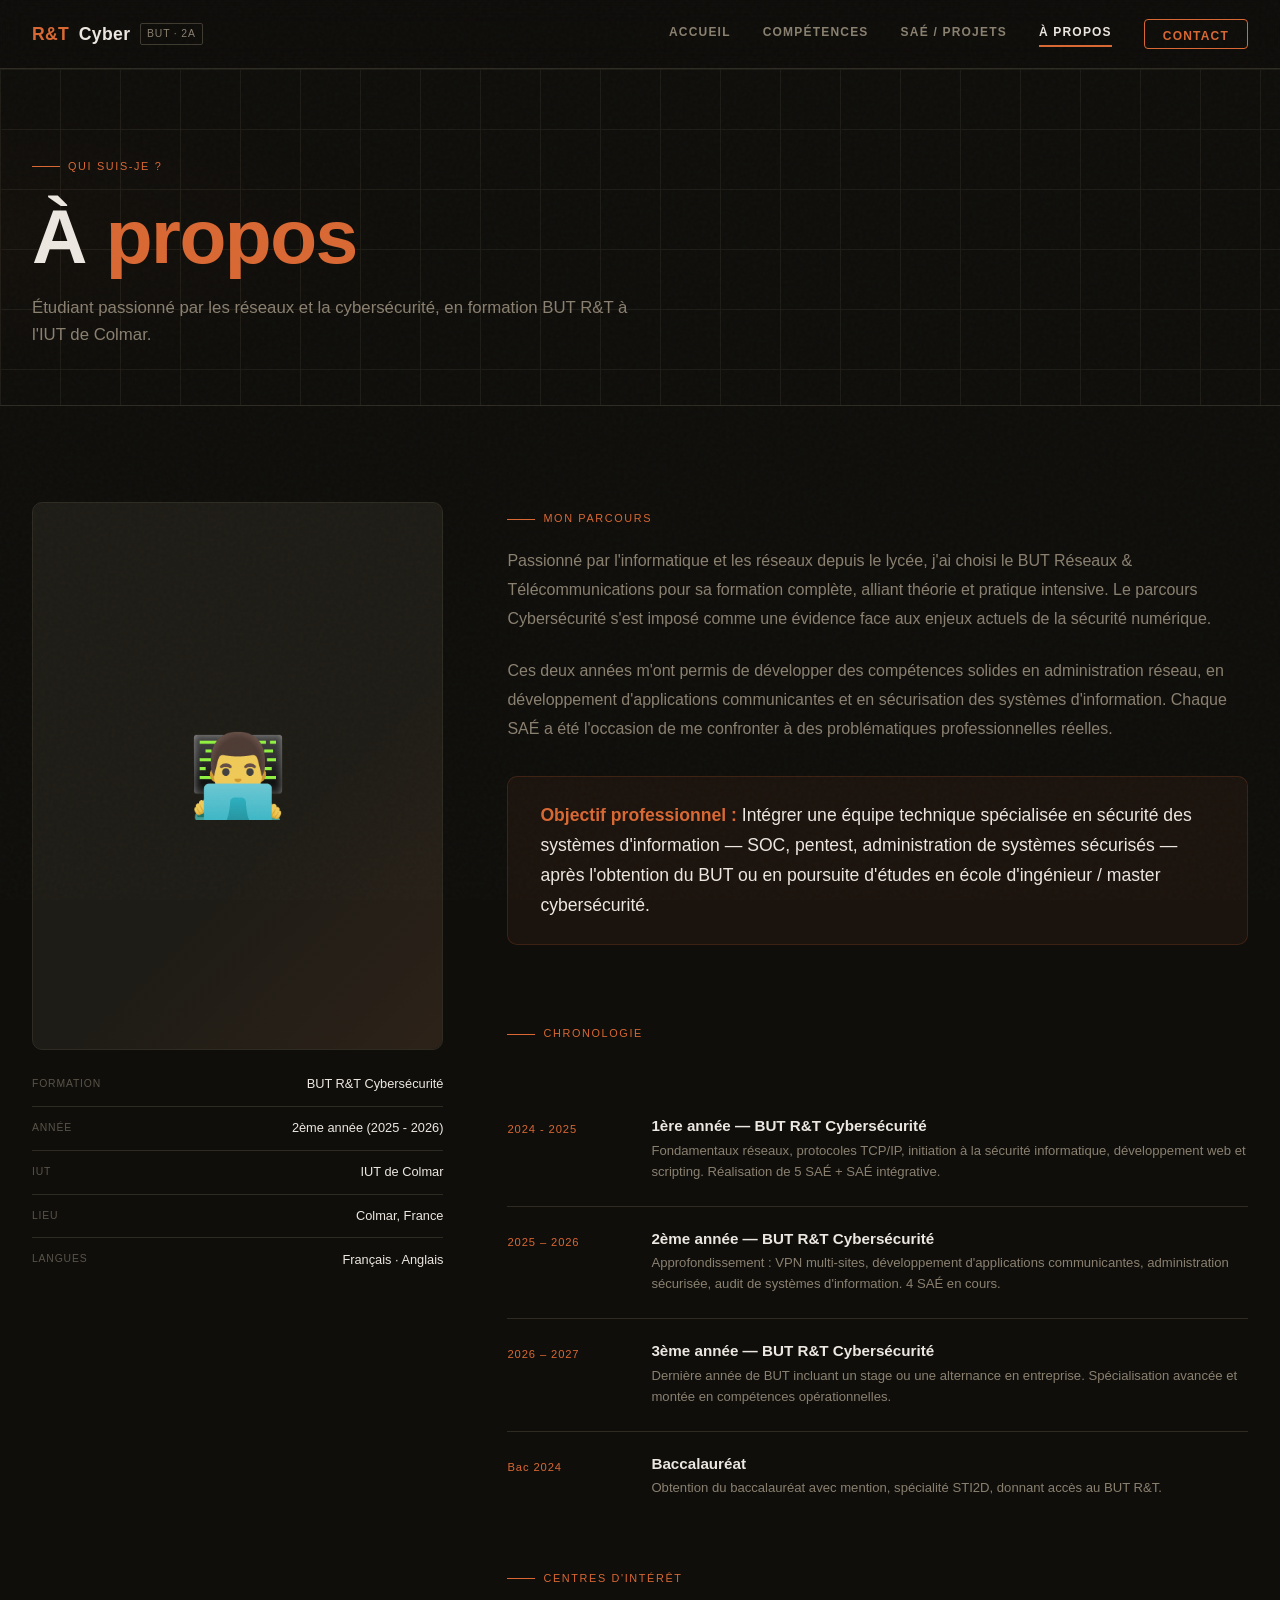
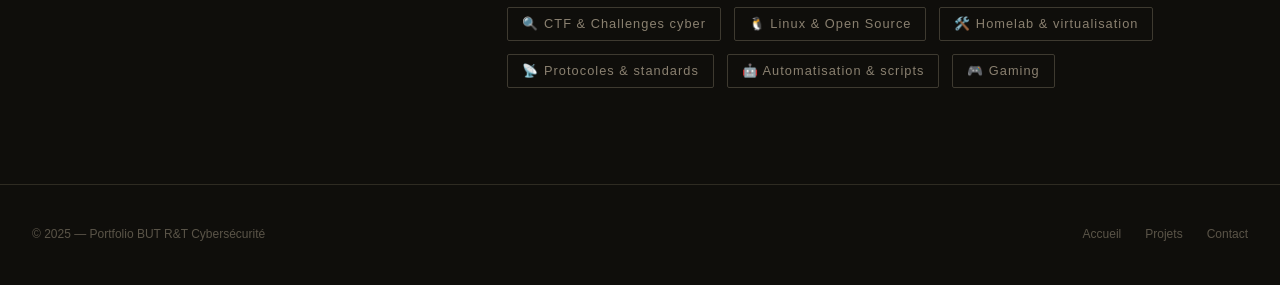
==== apropos.html @ be8cc946 "Add files via upload" ====
<!DOCTYPE html>
<html lang="fr">
<head>
  <meta charset="UTF-8"/>
  <meta name="viewport" content="width=device-width, initial-scale=1.0"/>
  <title>À propos — Portfolio BUT R&T Cybersécurité</title>
  <link rel="stylesheet" href="style.css"/>
  <link rel="icon" href="data:image/svg+xml,<svg xmlns='http://www.w3.org/2000/svg' viewBox='0 0 32 32'><rect width='32' height='32' rx='6' fill='%23d96833'/><text x='50%25' y='60%25' font-size='18' text-anchor='middle' fill='%230f0e0b' font-family='monospace' font-weight='700'>R</text></svg>"/>
</head>
<body>
<div class="cursor-dot" id="cursor"></div>

<header id="header">
  <nav>
    <a href="index.html" class="nav-logo"><span>R&T</span>Cyber<span class="tag">BUT · 2A</span></a>
    <div class="nav-links">
      <a href="index.html">Accueil</a>
      <a href="competences.html">Compétences</a>
      <a href="projets.html">SAÉ / Projets</a>
      <a href="apropos.html" class="active">À propos</a>
      <a href="contact.html" class="nav-cta">Contact</a>
    </div>
    <button class="nav-toggle" id="navToggle"><span></span><span></span><span></span></button>
  </nav>
</header>
<div class="mobile-menu" id="mobileMenu">
  <a href="index.html">Accueil</a>
  <a href="competences.html">Compétences</a>
  <a href="projets.html">SAÉ / Projets</a>
  <a href="apropos.html">À propos</a>
  <a href="contact.html">Contact</a>
</div>

<main>
  <section class="page-hero">
    <div class="page-hero-bg"></div>
    <div class="container page-hero-content">
      <div class="label">Qui suis-je ?</div>
      <h1>À <span class="text-accent">propos</span></h1>
      <p>Étudiant passionné par les réseaux et la cybersécurité, en formation BUT R&T à l'IUT de Colmar.</p>
    </div>
  </section>

  <section class="section">
    <div class="container">
      <div class="about-layout">

        <!-- SIDEBAR -->
        <div class="about-sidebar reveal">
          <div class="avatar-wrapper">
            <div class="avatar-placeholder">👨‍💻</div>
            <div class="avatar-frame"></div>
          </div>

          <div class="info-list">
            <div class="info-row">
              <span class="info-key">Formation</span>
              <span class="info-val">BUT R&T Cybersécurité</span>
            </div>
            <div class="info-row">
              <span class="info-key">Année</span>
              <span class="info-val">2ème année (2025 - 2026)</span>
            </div>
            <div class="info-row">
              <span class="info-key">IUT</span>
              <span class="info-val">IUT de Colmar</span>
            </div>
            <div class="info-row">
              <span class="info-key">Lieu</span>
              <span class="info-val">Colmar, France</span>
            </div>
            <div class="info-row">
              <span class="info-key">Langues</span>
              <span class="info-val">Français · Anglais</span>
            </div>
          </div>
        </div>

        <!-- BODY -->
        <div class="about-body">
          <div class="label reveal">Mon parcours</div>

          <p class="reveal reveal-delay-1">
            Passionné par l'informatique et les réseaux depuis le lycée, j'ai choisi le BUT Réseaux & Télécommunications pour sa formation complète, alliant théorie et pratique intensive. Le parcours Cybersécurité s'est imposé comme une évidence face aux enjeux actuels de la sécurité numérique.
          </p>

          <p class="reveal reveal-delay-2">
            Ces deux années m'ont permis de développer des compétences solides en administration réseau, en développement d'applications communicantes et en sécurisation des systèmes d'information. Chaque SAÉ a été l'occasion de me confronter à des problématiques professionnelles réelles.
          </p>

          <div class="highlight-box reveal">
            <p>
              <strong>Objectif professionnel :</strong> Intégrer une équipe technique spécialisée en sécurité des systèmes d'information — SOC, pentest, administration de systèmes sécurisés — après l'obtention du BUT ou en poursuite d'études en école d'ingénieur / master cybersécurité.
            </p>
          </div>

          <!-- TIMELINE -->
          <div class="label reveal" style="margin-top:3rem">Chronologie</div>
          <div class="timeline">
            <div class="timeline-item reveal">
              <div class="timeline-year">2024 - 2025</div>
              <div class="timeline-content">
                <h4>1ère année — BUT R&T Cybersécurité</h4>
                <p>Fondamentaux réseaux, protocoles TCP/IP, initiation à la sécurité informatique, développement web et scripting. Réalisation de 5 SAÉ + SAÉ intégrative.</p>
              </div>
            </div>
            <div class="timeline-item reveal reveal-delay-1">
              <div class="timeline-year">2025 – 2026</div>
              <div class="timeline-content">
                <h4>2ème année — BUT R&T Cybersécurité</h4>
                <p>Approfondissement : VPN multi-sites, développement d'applications communicantes, administration sécurisée, audit de systèmes d'information. 4 SAÉ en cours.</p>
              </div>
            </div>
            <div class="timeline-item reveal reveal-delay-2">
              <div class="timeline-year">2026 – 2027</div>
              <div class="timeline-content">
                <h4>3ème année — BUT R&T Cybersécurité</h4>
                <p>Dernière année de BUT incluant un stage ou une alternance en entreprise. Spécialisation avancée et montée en compétences opérationnelles.</p>
              </div>
            </div>
            <div class="timeline-item reveal reveal-delay-3">
              <div class="timeline-year">Bac 2024</div>
              <div class="timeline-content">
                <h4>Baccalauréat</h4>
                <p>Obtention du baccalauréat avec mention, spécialité STI2D, donnant accès au BUT R&T.</p>
              </div>
            </div>
          </div>

          <!-- CENTRES D'INTÉRÊT -->
          <div class="label reveal" style="margin-top:3rem">Centres d'intérêt</div>
          <div style="display:flex;flex-wrap:wrap;gap:0.8rem;" class="reveal reveal-delay-1">
            <span class="tech-tag" style="font-size:0.8rem;padding:6px 14px;">🔍 CTF & Challenges cyber</span>
            <span class="tech-tag" style="font-size:0.8rem;padding:6px 14px;">🐧 Linux & Open Source</span>
            <span class="tech-tag" style="font-size:0.8rem;padding:6px 14px;">🛠️ Homelab & virtualisation</span>
            <span class="tech-tag" style="font-size:0.8rem;padding:6px 14px;">📡 Protocoles & standards</span>
            <span class="tech-tag" style="font-size:0.8rem;padding:6px 14px;">🤖 Automatisation & scripts</span>
            <span class="tech-tag" style="font-size:0.8rem;padding:6px 14px;">🎮 Gaming</span>
          </div>
        </div>
      </div>
    </div>
  </section>
</main>

<footer>
  <div class="container">
    <div class="footer-inner">
      <span class="footer-copy">© 2025 — Portfolio BUT R&T Cybersécurité</span>
      <div class="footer-links">
        <a href="index.html">Accueil</a>
        <a href="projets.html">Projets</a>
        <a href="contact.html">Contact</a>
      </div>
    </div>
  </div>
</footer>

<script>
let lastY = 0;
const header = document.getElementById('header');
window.addEventListener('scroll', () => {
  const y = window.scrollY;
  header.classList.toggle('hidden', y > lastY && y > 100);
  lastY = y;
});
const toggle = document.getElementById('navToggle');
const menu   = document.getElementById('mobileMenu');
toggle.addEventListener('click', () => menu.classList.toggle('open'));
menu.querySelectorAll('a').forEach(a => a.addEventListener('click', () => menu.classList.remove('open')));
const observer = new IntersectionObserver(entries => {
  entries.forEach(e => { if (e.isIntersecting) e.target.classList.add('visible'); });
}, { threshold: 0.1 });
document.querySelectorAll('.reveal').forEach(el => observer.observe(el));
const cursor = document.getElementById('cursor');
document.addEventListener('mousemove', e => {
  cursor.style.transform = `translate(${e.clientX - 4}px, ${e.clientY - 4}px)`;
});
</script>
</body>
</html>
---- style.css ----
/* ============================================================
   PORTFOLIO BUT R&T CYBERSÉCURITÉ — style.css
   Inspiré du style Sun Metalon : dark industrial premium
   ============================================================ */

@import url('https://fonts.googleapis.com/css2?family=Orbitron:wght@400;600;700&family=Inter:wght@300;400;500;600&family=JetBrains+Mono:wght@300;400;600&display=swap');

/* ——— VARIABLES ——— */
:root {
  --bg:         #0f0e0b;
  --bg-2:       #1a1812;
  --bg-card:    #1e1c16;
  --bg-hover:   #252218;
  --border:     #2e2b22;
  --border-2:   #3e3a30;
  --text:       #ece7e0;
  --text-muted: #8a8070;
  --text-dim:   #5a5448;
  --accent:     #d96833;
  --accent-2:   #e8843a;
  --accent-glow:rgba(217,104,51,0.18);
  --green:      #066626;
  --blue:       #4a8fcb;
  --gold:       #c9a84c;
  --font-head:  'Arial', sans-serif;
  --font-body:  'Arial', sans-serif;
  --font-mono:  'Arial', monospace;
  --radius:     4px;
  --radius-lg:  10px;
  --transition: 0.35s cubic-bezier(0.33,1,0.68,1);
  --shadow:     0 8px 40px rgba(0,0,0,0.6);
}

/* ——— RESET ——— */
*, *::before, *::after { box-sizing: border-box; margin: 0; padding: 0; }
html { scroll-behavior: smooth; font-size: 16px; }
body {
  background-color: var(--bg);
  color: var(--text);
  font-family: var(--font-body);
  font-weight: 400;
  line-height: 1.6;
  -webkit-font-smoothing: antialiased;
  overflow-x: hidden;
}
a { color: inherit; text-decoration: none; }
ul, ol { list-style: none; }
img { display: block; max-width: 100%; }
button { cursor: pointer; border: none; background: none; font-family: inherit; }

/* ——— NOISE TEXTURE ——— */
body::before {
  content: '';
  position: fixed;
  inset: 0;
  background-image: url("data:image/svg+xml,%3Csvg viewBox='0 0 256 256' xmlns='http://www.w3.org/2000/svg'%3E%3Cfilter id='noise'%3E%3CfeTurbulence type='fractalNoise' baseFrequency='0.9' numOctaves='4' stitchTiles='stitch'/%3E%3C/filter%3E%3Crect width='100%25' height='100%25' filter='url(%23noise)' opacity='1'/%3E%3C/svg%3E");
  opacity: 0.025;
  pointer-events: none;
  z-index: 9999;
}

/* ——— SCROLLBAR ——— */
::-webkit-scrollbar { width: 6px; }
::-webkit-scrollbar-track { background: var(--bg); }
::-webkit-scrollbar-thumb { background: var(--border-2); border-radius: 3px; }
::-webkit-scrollbar-thumb:hover { background: var(--accent); }

/* ====================================================
   HEADER / NAV
   ==================================================== */
header {
  position: sticky;
  top: 0;
  z-index: 100;
  background: rgba(15,14,11,0.85);
  backdrop-filter: blur(12px);
  -webkit-backdrop-filter: blur(12px);
  border-bottom: 1px solid var(--border);
  transition: transform var(--transition);
}
header.hidden { transform: translateY(-110%); }

nav {
  max-width: 1280px;
  margin: 0 auto;
  padding: 0 2rem;
  display: flex;
  align-items: center;
  justify-content: space-between;
  height: 68px;
}

.nav-logo {
  font-family: var(--font-head);
  font-size: 1.1rem;
  font-weight: 800;
  letter-spacing: 0.02em;
  color: var(--text);
  display: flex;
  align-items: center;
  gap: 0.6rem;
}
.nav-logo span {
  color: var(--accent);
}
.nav-logo .tag {
  font-family: var(--font-mono);
  font-size: 0.65rem;
  color: var(--text-muted);
  font-weight: 300;
  border: 1px solid var(--border-2);
  padding: 2px 6px;
  border-radius: 2px;
  letter-spacing: 0.08em;
}

.nav-links {
  display: flex;
  align-items: center;
  gap: 2rem;
}
.nav-links a {
  font-size: 0.75rem;
  font-weight: 600;
  letter-spacing: 0.1em;
  text-transform: uppercase;
  color: var(--text-muted);
  position: relative;
  padding-bottom: 2px;
  transition: color var(--transition);
}
.nav-links a::after {
  content: '';
  position: absolute;
  bottom: -2px;
  left: 0;
  width: 0;
  height: 2px;
  background: var(--accent);
  transition: width var(--transition);
}
.nav-links a:hover, .nav-links a.active { color: var(--text); }
.nav-links a:hover::after, .nav-links a.active::after { width: 100%; }

.nav-cta {
  font-size: 0.72rem;
  font-weight: 600;
  letter-spacing: 0.1em;
  text-transform: uppercase;
  color: var(--accent) !important;
  border: 1px solid var(--accent);
  padding: 7px 18px;
  border-radius: var(--radius);
  transition: background var(--transition), color var(--transition) !important;
}
.nav-cta::after { display: none !important; }
.nav-cta:hover { background: var(--accent); color: var(--bg) !important; }

/* Hamburger mobile */
.nav-toggle {
  display: none;
  flex-direction: column;
  gap: 5px;
  cursor: pointer;
  padding: 4px;
}
.nav-toggle span {
  display: block;
  width: 24px;
  height: 2px;
  background: var(--text);
  border-radius: 2px;
  transition: var(--transition);
}

/* Mobile menu */
.mobile-menu {
  display: none;
  position: fixed;
  inset: 68px 0 0 0;
  background: var(--bg-2);
  z-index: 99;
  flex-direction: column;
  align-items: center;
  justify-content: center;
  gap: 2.5rem;
  border-top: 1px solid var(--border);
}
.mobile-menu.open { display: flex; }
.mobile-menu a {
  font-family: var(--font-head);
  font-size: 2rem;
  font-weight: 700;
  color: var(--text-muted);
  transition: color var(--transition);
}
.mobile-menu a:hover { color: var(--accent); }

/* ====================================================
   LAYOUT UTILITIES
   ==================================================== */
.container {
  max-width: 1280px;
  margin: 0 auto;
  padding: 0 2rem;
}
.container-sm {
  max-width: 900px;
  margin: 0 auto;
  padding: 0 2rem;
}

.section { padding: 6rem 0; }
.section-sm { padding: 3.5rem 0; }

.label {
  display: inline-flex;
  align-items: center;
  gap: 0.5rem;
  font-family: var(--font-mono);
  font-size: 0.68rem;
  font-weight: 400;
  letter-spacing: 0.15em;
  text-transform: uppercase;
  color: var(--accent);
  margin-bottom: 1.2rem;
}
.label::before {
  content: '';
  display: block;
  width: 28px;
  height: 1px;
  background: var(--accent);
}

h1, h2, h3, h4 {
  font-family: var(--font-head);
  font-weight: 800;
  line-height: 1.1;
  letter-spacing: -0.02em;
}
h1 { font-size: clamp(2.4rem, 6vw, 5rem); }
h2 { font-size: clamp(1.8rem, 4vw, 3rem); }
h3 { font-size: clamp(1.1rem, 2vw, 1.5rem); }
h4 { font-size: 1rem; font-weight: 600; letter-spacing: 0; }

.text-accent { color: var(--accent); }
.text-muted  { color: var(--text-muted); }
.text-mono   { font-family: var(--font-mono); }

/* Divider */
.divider {
  border: none;
  border-top: 1px solid var(--border);
  margin: 0;
}

/* ====================================================
   HERO — index.html
   ==================================================== */
.hero {
  min-height: calc(100dvh - 68px);
  display: flex;
  flex-direction: column;
  justify-content: center;
  padding: 5rem 0 4rem;
  position: relative;
  overflow: hidden;
}

/* Animated grid bg */
.hero-grid {
  position: absolute;
  inset: 0;
  background-image:
    linear-gradient(var(--border) 1px, transparent 1px),
    linear-gradient(90deg, var(--border) 1px, transparent 1px);
  background-size: 80px 80px;
  mask-image: radial-gradient(ellipse 70% 60% at 50% 50%, black 10%, transparent 80%);
  -webkit-mask-image: radial-gradient(ellipse 70% 60% at 50% 50%, black 10%, transparent 80%);
  opacity: 0.35;
}

.hero-glow {
  position: absolute;
  width: 600px;
  height: 600px;
  border-radius: 50%;
  background: radial-gradient(circle, var(--accent-glow) 0%, transparent 70%);
  top: 50%;
  left: 50%;
  transform: translate(-50%, -50%);
  pointer-events: none;
}

.hero-content { position: relative; z-index: 2; }

.hero-badge {
  display: inline-flex;
  align-items: center;
  gap: 0.6rem;
  font-family: var(--font-mono);
  font-size: 0.7rem;
  letter-spacing: 0.12em;
  text-transform: uppercase;
  color: var(--text-muted);
  border: 1px solid var(--border-2);
  padding: 6px 14px;
  border-radius: 2px;
  margin-bottom: 2rem;
  animation: fadeUp 0.6s ease forwards;
}
.hero-badge .dot {
  width: 6px; height: 6px;
  border-radius: 50%;
  background: var(--green);
  animation: pulse 2s ease infinite;
}
@keyframes pulse {
  0%, 100% { opacity: 1; transform: scale(1); }
  50% { opacity: 0.5; transform: scale(0.8); }
}

.hero h1 {
  animation: fadeUp 0.7s 0.1s ease both;
  margin-bottom: 1.5rem;
}
.hero h1 em {
  font-style: normal;
  color: var(--accent);
  position: relative;
}

.hero-sub {
  font-size: clamp(1rem, 1.5vw, 1.15rem);
  color: var(--text-muted);
  max-width: 560px;
  line-height: 1.7;
  animation: fadeUp 0.7s 0.2s ease both;
  margin-bottom: 2.5rem;
}

.hero-actions {
  display: flex;
  flex-wrap: wrap;
  gap: 1rem;
  animation: fadeUp 0.7s 0.3s ease both;
}

/* ——— HERO IDENTITY (Nom / Prénom) ——— */
.hero-name {
  font-family: var(--font-head);
  font-size: clamp(2.5rem, 6vw, 5rem);
  font-weight: 800;
  color: var(--text);
  align-self: center; /* centre dans le flex */
  margin-top: 100px;  /* remonte */
  margin-left: 0px; /* décale à gauche */
  margin-bottom: 1rem;
  letter-spacing: 0.08em;
  animation: fadeUp 0.6s ease forwards;
}
.btn {
  display: inline-flex;
  align-items: center;
  gap: 0.5rem;
  font-size: 0.78rem;
  font-weight: 600;
  letter-spacing: 0.1em;
  text-transform: uppercase;
  padding: 12px 26px;
  border-radius: var(--radius);
  transition: var(--transition);
}
.btn-primary {
  background: var(--accent);
  color: var(--bg);
}
.btn-primary:hover {
  background: var(--accent-2);
  transform: translateY(-2px);
  box-shadow: 0 8px 24px rgba(217,104,51,0.35);
}
.btn-outline {
  border: 1px solid var(--border-2);
  color: var(--text-muted);
}
.btn-outline:hover {
  border-color: var(--text-muted);
  color: var(--text);
  transform: translateY(-2px);
}

.hero-stats {
  display: flex;
  flex-wrap: wrap;
  gap: 2.5rem;
  margin-top: 4rem;
  padding-top: 2.5rem;
  border-top: 1px solid var(--border);
  animation: fadeUp 0.7s 0.4s ease both;
}
.hero-stat-num {
  font-family: var(--font-head);
  font-size: 2.2rem;
  font-weight: 800;
  color: var(--text);
  line-height: 1;
}
.hero-stat-label {
  font-size: 0.72rem;
  color: var(--text-muted);
  letter-spacing: 0.08em;
  text-transform: uppercase;
  margin-top: 0.3rem;
}

/* scroll indicator */
.scroll-hint {
  position: absolute;
  bottom: 2rem;
  left: 50%;
  transform: translateX(-50%);
  display: flex;
  flex-direction: column;
  align-items: center;
  gap: 0.5rem;
  font-family: var(--font-mono);
  font-size: 0.6rem;
  letter-spacing: 0.12em;
  color: var(--text-dim);
  text-transform: uppercase;
  animation: fadeUp 1s 0.8s ease both;
}
.scroll-hint::after {
  content: '';
  display: block;
  width: 1px;
  height: 40px;
  background: linear-gradient(to bottom, var(--border-2), transparent);
  animation: scrollLine 1.5s ease infinite;
}
@keyframes scrollLine {
  0% { transform: scaleY(0); transform-origin: top; }
  50% { transform: scaleY(1); transform-origin: top; }
  51% { transform: scaleY(1); transform-origin: bottom; }
  100% { transform: scaleY(0); transform-origin: bottom; }
}

/* ====================================================
   CARDS
   ==================================================== */
.card {
  background: var(--bg-card);
  border: 1px solid var(--border);
  border-radius: var(--radius-lg);
  padding: 2rem;
  transition: border-color var(--transition), background var(--transition), transform var(--transition);
  position: relative;
  overflow: hidden;
}
.card::before {
  content: '';
  position: absolute;
  inset: 0;
  background: linear-gradient(135deg, var(--accent-glow), transparent 60%);
  opacity: 0;
  transition: opacity var(--transition);
  pointer-events: none;
}
.card:hover {
  border-color: var(--border-2);
  background: var(--bg-hover);
  transform: translateY(-3px);
}
.card:hover::before { opacity: 1; }

/* ====================================================
   UE CARDS (compétences) — competences.html
   ==================================================== */
.ue-grid {
  display: grid;
  grid-template-columns: repeat(auto-fit, minmax(340px, 1fr));
  gap: 1.5rem;
}

.ue-card { padding: 2.2rem; }

.ue-num {
  font-family: var(--font-mono);
  font-size: 0.65rem;
  letter-spacing: 0.15em;
  color: var(--text-dim);
  text-transform: uppercase;
  margin-bottom: 0.8rem;
}
.ue-title {
  font-family: var(--font-head);
  font-size: 1rem;
  font-weight: 700;
  color: var(--text);
  line-height: 1.3;
  margin-bottom: 1.5rem;
  letter-spacing: 0;
}
.ue-icon {
  width: 42px;
  height: 42px;
  border-radius: 8px;
  display: flex;
  align-items: center;
  justify-content: center;
  font-size: 1.3rem;
  margin-bottom: 1.2rem;
  background: var(--accent-glow);
  border: 1px solid rgba(217,104,51,0.2);
}

.ce-list { display: flex; flex-direction: column; gap: 0.6rem; }
.ce-item {
  display: flex;
  align-items: flex-start;
  gap: 0.8rem;
  font-size: 0.82rem;
  color: var(--text-muted);
  line-height: 1.5;
}
.ce-code {
  font-family: var(--font-mono);
  font-size: 0.65rem;
  color: var(--accent);
  background: rgba(217,104,51,0.08);
  border: 1px solid rgba(217,104,51,0.15);
  padding: 2px 7px;
  border-radius: 2px;
  white-space: nowrap;
  margin-top: 2px;
  flex-shrink: 0;
}

/* Year tabs */
.year-tabs {
  display: flex;
  gap: 0.5rem;
  margin-bottom: 2.5rem;
  border-bottom: 1px solid var(--border);
  padding-bottom: 0;
}
.year-tab {
  font-size: 0.78rem;
  font-weight: 600;
  letter-spacing: 0.08em;
  text-transform: uppercase;
  color: var(--text-muted);
  padding: 0.8rem 1.5rem;
  border-bottom: 2px solid transparent;
  transition: color var(--transition), border-color var(--transition);
  cursor: pointer;
  position: relative;
  top: 1px;
}
.year-tab.active, .year-tab:hover { color: var(--text); }
.year-tab.active { border-color: var(--accent); color: var(--accent); }

.tab-content { display: none; }
.tab-content.active { display: grid; }

/* ====================================================
   SAÉ / PROJETS — projets.html
   ==================================================== */
.projets-grid {
  display: grid;
  grid-template-columns: repeat(auto-fit, minmax(340px, 1fr));
  gap: 1.5rem;
}

.projet-card { padding: 2.2rem; }

.projet-header {
  display: flex;
  align-items: flex-start;
  justify-content: space-between;
  margin-bottom: 1rem;
}
.projet-num {
  font-family: var(--font-mono);
  font-size: 0.65rem;
  letter-spacing: 0.15em;
  color: var(--text-dim);
  text-transform: uppercase;
}
.projet-badge {
  font-family: var(--font-mono);
  font-size: 0.6rem;
  font-weight: 600;
  letter-spacing: 0.1em;
  text-transform: uppercase;
  padding: 3px 10px;
  border-radius: 2px;
  border: 1px solid;
}
.badge-done { color: var(--green); border-color: rgba(90,184,122,0.3); background: rgba(90,184,122,0.06); }
.badge-wip  { color: var(--gold);  border-color: rgba(201,168,76,0.3);  background: rgba(201,168,76,0.06);  }

.projet-title {
  font-family: var(--font-head);
  font-size: 2rem;
  font-weight: 700;
  color: var(--text);
  line-height: 1.3;
  margin-bottom: 0.8rem;
  letter-spacing: -0.01em;
}
.projet-desc {
  font-size: 0.85rem;
  color: var(--text-muted);
  line-height: 1.65;
  margin-bottom: 1.5rem;
}

.tech-tags {
  display: flex;
  flex-wrap: wrap;
  gap: 0.5rem;
}
.tech-tag {
  font-family: var(--font-mono);
  font-size: 0.62rem;
  letter-spacing: 0.08em;
  padding: 3px 10px;
  border-radius: 2px;
  background: var(--bg);
  border: 1px solid var(--border-2);
  color: var(--text-muted);
}

.projet-ue-link {
  margin-top: 1.2rem;
  padding-top: 1.2rem;
  border-top: 1px solid var(--border);
  font-size: 0.75rem;
  color: var(--text-dim);
  font-family: var(--font-mono);
}
.projet-ue-link span { color: var(--accent); }

/* ====================================================
   COMPÉTENCES PROGRESS — skills section
   ==================================================== */
.skills-grid {
  display: grid;
  grid-template-columns: 1fr 1fr;
  gap: 1rem;
}
.skill-bar {
  display: flex;
  flex-direction: column;
  gap: 0.4rem;
}
.skill-info {
  display: flex;
  justify-content: space-between;
  align-items: center;
}
.skill-name {
  font-size: 0.8rem;
  font-weight: 500;
  color: var(--text);
}
.skill-pct {
  font-family: var(--font-mono);
  font-size: 0.65rem;
  color: var(--accent);
}
.skill-track {
  width: 100%;
  height: 3px;
  background: var(--border);
  border-radius: 2px;
  overflow: hidden;
}
.skill-fill {
  height: 100%;
  background: linear-gradient(90deg, var(--accent), var(--accent-2));
  border-radius: 2px;
  width: 0;
  transition: width 1.2s cubic-bezier(0.33,1,0.68,1);
}

/* ====================================================
   À PROPOS — apropos.html
   ==================================================== */
.about-layout {
  display: grid;
  grid-template-columns: 1fr 1.8fr;
  gap: 4rem;
  align-items: start;
}
.about-sidebar { position: sticky; top: 100px; }

.avatar-wrapper {
  width: 100%;
  aspect-ratio: 3/4;
  border-radius: var(--radius-lg);
  overflow: hidden;
  border: 1px solid var(--border);
  background: var(--bg-card);
  display: flex;
  align-items: center;
  justify-content: center;
  margin-bottom: 1.5rem;
  position: relative;
}
.avatar-placeholder {
  font-size: 5rem;
  filter: grayscale(30%);
}
.avatar-frame {
  position: absolute;
  inset: 0;
  border-radius: var(--radius-lg);
  background: linear-gradient(135deg, transparent 60%, rgba(217,104,51,0.08));
}

.info-list { display: flex; flex-direction: column; gap: 0.7rem; }
.info-row {
  display: flex;
  justify-content: space-between;
  align-items: center;
  font-size: 0.8rem;
  padding-bottom: 0.7rem;
  border-bottom: 1px solid var(--border);
}
.info-row:last-child { border-bottom: none; }
.info-key { color: var(--text-dim); font-family: var(--font-mono); font-size: 0.65rem; letter-spacing: 0.08em; text-transform: uppercase; }
.info-val { color: var(--text); font-weight: 500; text-align: right; }

.about-body p {
  font-size: 1rem;
  color: var(--text-muted);
  line-height: 1.8;
  margin-bottom: 1.5rem;
}
.about-body p:first-child { color: var(--text); font-size: 1.1rem; }

.timeline { display: flex; flex-direction: column; gap: 0; margin-top: 2rem; }
.timeline-item {
  display: grid;
  grid-template-columns: 120px 1fr;
  gap: 1.5rem;
  padding: 1.5rem 0;
  border-bottom: 1px solid var(--border);
  position: relative;
}
.timeline-item:last-child { border-bottom: none; }
.timeline-year {
  font-family: var(--font-mono);
  font-size: 0.7rem;
  color: var(--accent);
  letter-spacing: 0.08em;
  padding-top: 3px;
}
.timeline-content h4 { font-size: 0.95rem; font-weight: 600; color: var(--text); margin-bottom: 0.3rem; }
.timeline-content p { font-size: 0.82rem; color: var(--text-muted); line-height: 1.6; margin: 0; }

/* ====================================================
   CONTACT — contact.html
   ==================================================== */
.contact-layout {
  display: grid;
  grid-template-columns: 1fr 1.4fr;
  gap: 4rem;
  align-items: start;
}

.contact-info { display: flex; flex-direction: column; gap: 2rem; }
.contact-link {
  display: flex;
  align-items: center;
  gap: 1rem;
  padding: 1.2rem 1.5rem;
  border: 1px solid var(--border);
  border-radius: var(--radius-lg);
  background: var(--bg-card);
  transition: border-color var(--transition), transform var(--transition);
  font-size: 0.9rem;
}
.contact-link:hover {
  border-color: var(--accent);
  transform: translateX(4px);
}
.contact-link-icon {
  font-size: 1.4rem;
  flex-shrink: 0;
}
.contact-link-text { font-weight: 500; color: var(--text); }
.contact-link-sub { font-size: 0.75rem; color: var(--text-muted); margin-top: 2px; }

.form-group { margin-bottom: 1.2rem; }
.form-label {
  display: block;
  font-size: 0.72rem;
  font-weight: 600;
  letter-spacing: 0.1em;
  text-transform: uppercase;
  color: var(--text-muted);
  margin-bottom: 0.5rem;
  font-family: var(--font-mono);
}
.form-input, .form-textarea {
  width: 100%;
  background: var(--bg-card);
  border: 1px solid var(--border);
  border-radius: var(--radius);
  color: var(--text);
  font-family: var(--font-body);
  font-size: 0.9rem;
  padding: 12px 16px;
  transition: border-color var(--transition);
  outline: none;
  resize: none;
}
.form-input:focus, .form-textarea:focus { border-color: var(--accent); }
.form-textarea { min-height: 130px; }

/* ====================================================
   FOOTER
   ==================================================== */
footer {
  border-top: 1px solid var(--border);
  padding: 2.5rem 0;
  background: var(--bg);
}
.footer-inner {
  display: flex;
  align-items: center;
  justify-content: space-between;
  flex-wrap: wrap;
  gap: 1rem;
}
.footer-copy {
  font-size: 0.75rem;
  color: var(--text-dim);
  font-family: var(--font-mono);
}
.footer-links {
  display: flex;
  gap: 1.5rem;
}
.footer-links a {
  font-size: 0.75rem;
  color: var(--text-dim);
  transition: color var(--transition);
}
.footer-links a:hover { color: var(--accent); }

/* ====================================================
   PAGE HEADER (inner pages)
   ==================================================== */
.page-hero {
  padding: 5rem 0 3.5rem;
  border-bottom: 1px solid var(--border);
  position: relative;
  overflow: hidden;
}
.page-hero-bg {
  position: absolute;
  inset: 0;
  background:
    radial-gradient(ellipse 60% 80% at 0% 50%, rgba(217,104,51,0.05) 0%, transparent 60%),
    linear-gradient(var(--border) 1px, transparent 1px),
    linear-gradient(90deg, var(--border) 1px, transparent 1px);
  background-size: auto, 60px 60px, 60px 60px;
  opacity: 0.5;
}
.page-hero-content { position: relative; z-index: 2; }
.page-hero h1 { margin-bottom: 1rem; }
.page-hero p { font-size: 1.05rem; color: var(--text-muted); max-width: 600px; }

/* ====================================================
   ANIMATIONS
   ==================================================== */
@keyframes fadeUp {
  from { opacity: 0; transform: translateY(24px); }
  to   { opacity: 1; transform: translateY(0); }
}

.reveal {
  opacity: 0;
  transform: translateY(30px);
  transition: opacity 0.7s ease, transform 0.7s ease;
}
.reveal.visible {
  opacity: 1;
  transform: translateY(0);
}

/* Stagger delays */
.reveal-delay-1 { transition-delay: 0.1s; }
.reveal-delay-2 { transition-delay: 0.2s; }
.reveal-delay-3 { transition-delay: 0.3s; }
.reveal-delay-4 { transition-delay: 0.4s; }

/* ====================================================
   RESPONSIVE
   ==================================================== */
@media (max-width: 900px) {
  .about-layout  { grid-template-columns: 1fr; }
  .about-sidebar { position: static; }
  .avatar-wrapper { max-width: 320px; aspect-ratio: 1; }
  .contact-layout { grid-template-columns: 1fr; }
  .skills-grid { grid-template-columns: 1fr; }
  .timeline-item { grid-template-columns: 80px 1fr; }
}

@media (max-width: 768px) {
  .nav-links, .nav-cta { display: none; }
  .nav-toggle { display: flex; }
  .section { padding: 4rem 0; }
  .ue-grid, .projets-grid { grid-template-columns: 1fr; }
  .hero-stats { gap: 1.5rem; }
  .footer-inner { flex-direction: column; text-align: center; }
}

/* ====================================================
   MISC
   ==================================================== */
.highlight-box {
  background: rgba(217,104,51,0.06);
  border: 1px solid rgba(217,104,51,0.18);
  border-radius: var(--radius-lg);
  padding: 1.5rem 2rem;
  margin: 2rem 0;
}
.highlight-box p { font-size: 0.9rem; color: var(--text-muted); margin: 0; line-height: 1.7; }
.highlight-box strong { color: var(--accent); }


/* Active nav page */
[data-page] .nav-links a[data-target] { color: var(--text-muted); }

/* ====================================================
   HERO IDENTITY — nouveau bloc nom + rôles
   ==================================================== */
.hero-identity {
  margin-bottom: 1.5rem;
}

.hero-name-line {
  display: flex;
  align-items: baseline;
  gap: 0.6rem;
  flex-wrap: wrap;
  line-height: 1;
  margin-bottom: 0.75rem;
}

.hero-firstname {
  font-family: var(--font-head);
  font-size: clamp(3rem, 9vw, 7.5rem);
  font-weight: 800;
  letter-spacing: -0.03em;
  color: var(--text);
  line-height: 0.9;
}

.hero-lastname {
  font-family: var(--font-head);
  font-size: clamp(3rem, 9vw, 7.5rem);
  font-weight: 800;
  letter-spacing: -0.03em;
  color: var(--accent);
  line-height: 0.9;
  text-shadow: 0 0 60px rgba(217,104,51,0.35);
}

.hero-title-line {
  display: flex;
  align-items: center;
  flex-wrap: wrap;
  gap: 0.6rem;
  margin-bottom: 0.5rem;
}

.hero-role-tag,
.hero-alt-tag {
  display: inline-flex;
  align-items: center;
  gap: 0.4rem;
  font-family: var(--font-mono);
  font-size: 0.68rem;
  letter-spacing: 0.1em;
  text-transform: uppercase;
  padding: 0.3rem 0.75rem;
  border-radius: 20px;
  border: 1px solid;
}

.hero-role-tag {
  color: #5ab87a;
  border-color: rgba(90,184,122,0.3);
  background: rgba(90,184,122,0.06);
}

.hero-alt-tag {
  color: var(--accent);
  border-color: rgba(217,104,51,0.3);
  background: rgba(217,104,51,0.06);
}

.hero-role-sep {
  color: var(--text-dim);
  font-size: 0.9rem;
}

.h1-cyber {
  color: var(--accent);
}

/* ====================================================
   HERO SIDE CARDS — IUT & EDF images
   ==================================================== */
.hero-side-card {
  position: absolute;
  top: 50%;
  transform: translateY(-50%);
  z-index: 3;
  display: flex;
  flex-direction: column;
  gap: 0;
  width: 180px;
  background: var(--bg-card);
  border: 1px solid var(--border-2);
  border-radius: var(--radius-lg);
  overflow: hidden;
  transition: border-color 0.35s ease, transform 0.35s ease, box-shadow 0.35s ease;
}

.hero-side-card:hover {
  border-color: var(--accent);
  box-shadow: 0 8px 32px rgba(217,104,51,0.18);
  transform: translateY(calc(-50% - 4px));
}

.hero-side-left  { left: 2rem; }
.hero-side-right { right: 2rem; }

.side-card-img {
  width: 100%;
  height: 110px;
  overflow: hidden;
  background: var(--bg-2);
  position: relative;
}

.side-card-img img {
  width: 100%;
  height: 100%;
  object-fit: cover;
  object-position: center;
  filter: grayscale(20%) brightness(0.85);
  transition: filter 0.35s ease;
}

.hero-side-card:hover .side-card-img img {
  filter: grayscale(0%) brightness(1);
}

.side-card-fallback {
  display: none;
  width: 100%;
  height: 100%;
  align-items: center;
  justify-content: center;
  font-size: 2.5rem;
  background: linear-gradient(135deg, var(--bg-2), var(--bg-card));
}

.side-card-info {
  padding: 0.85rem 1rem;
  border-top: 1px solid var(--border);
}

.side-card-label {
  font-family: var(--font-mono);
  font-size: 0.58rem;
  letter-spacing: 0.15em;
  text-transform: uppercase;
  color: var(--accent);
  margin-bottom: 0.2rem;
}

.side-card-title {
  font-size: 0.85rem;
  font-weight: 700;
  color: var(--text);
  line-height: 1.2;
}

.side-card-sub {
  font-size: 0.7rem;
  color: var(--text-muted);
  margin-top: 0.15rem;
}

/* Keep hero content centered above side cards */
.hero-content { padding-left: 210px; padding-right: 210px; }

/* ====================================================
   PROJETS PAGE — nouvelle mise en forme
   ==================================================== */

/* Grille principale : 1 colonne de cartes large */
.saes-list {
  display: flex;
  flex-direction: column;
  gap: 0;
}

/* Séparateur d'année */
.saes-year-block {
  margin-bottom: 3.5rem;
}

.saes-year-heading {
  display: flex;
  align-items: center;
  gap: 1rem;
  margin-bottom: 2rem;
  padding-bottom: 1rem;
  border-bottom: 1px solid var(--border);
}

.saes-year-badge {
  font-family: var(--font-mono);
  font-size: 0.65rem;
  letter-spacing: 0.18em;
  text-transform: uppercase;
  padding: 0.3rem 0.8rem;
  border-radius: 20px;
  font-weight: 600;
}
.saes-year-badge.y1 {
  background: rgba(90,184,122,0.1);
  color: #5ab87a;
  border: 1px solid rgba(90,184,122,0.25);
}
.saes-year-badge.y2 {
  background: rgba(74,143,203,0.1);
  color: var(--blue);
  border: 1px solid rgba(74,143,203,0.25);
}

.saes-year-label {
  font-family: var(--font-head);
  font-size: 1.2rem;
  font-weight: 800;
  color: var(--text);
  letter-spacing: -0.02em;
}

.saes-year-count {
  font-family: var(--font-mono);
  font-size: 0.65rem;
  color: var(--text-dim);
  margin-left: auto;
  letter-spacing: 0.1em;
}

/* Grille des cartes SAÉ */
.saes-grid {
  display: grid;
  grid-template-columns: repeat(auto-fill, minmax(340px, 1fr));
  gap: 1.25rem;
}

/* Carte SAÉ modernisée */
.sae-item {
  background: var(--bg-card);
  border: 1px solid var(--border);
  border-radius: var(--radius-lg);
  overflow: hidden;
  transition: border-color var(--transition), transform var(--transition), box-shadow var(--transition);
  display: flex;
  flex-direction: column;
  position: relative;
}

.sae-item:hover {
  border-color: var(--border-2);
  transform: translateY(-4px);
  box-shadow: 0 16px 40px rgba(0,0,0,0.5);
}

.sae-item.is-wip {
  border-color: rgba(201,168,76,0.2);
}

.sae-item.is-wip:hover {
  border-color: rgba(201,168,76,0.4);
}

/* Accent strip on top */
.sae-item::before {
  content: '';
  position: absolute;
  top: 0; left: 0; right: 0;
  height: 2px;
  background: linear-gradient(90deg, var(--accent), transparent);
  opacity: 0;
  transition: opacity var(--transition);
}
.sae-item:hover::before { opacity: 1; }
.sae-item.is-wip::before { background: linear-gradient(90deg, var(--gold), transparent); opacity: 0.5; }

/* Media zone (image ou fallback) */
.sae-media {
  width: 100%;
  height: 140px;
  background: var(--bg-2);
  overflow: hidden;
  position: relative;
  flex-shrink: 0;
  border-bottom: 1px solid var(--border);
}

.sae-media img {
  width: 100%;
  height: 100%;
  object-fit: cover;
  filter: brightness(0.7) saturate(0.6);
  transition: filter var(--transition), transform var(--transition);
}
.sae-item:hover .sae-media img {
  filter: brightness(0.85) saturate(0.9);
  transform: scale(1.03);
}

.sae-media-fallback {
  width: 100%;
  height: 100%;
  display: flex;
  align-items: center;
  justify-content: center;
  gap: 1rem;
}

.sae-media-icon {
  font-size: 2.5rem;
  opacity: 0.5;
}

.sae-media-overlay {
  position: absolute;
  inset: 0;
  background: linear-gradient(180deg, transparent 40%, var(--bg-card) 100%);
}

/* Chip de statut dans le coin */
.sae-status-chip {
  position: absolute;
  top: 0.75rem; right: 0.75rem;
  font-family: var(--font-mono);
  font-size: 0.58rem;
  letter-spacing: 0.12em;
  text-transform: uppercase;
  padding: 0.2rem 0.6rem;
  border-radius: 20px;
  font-weight: 600;
  z-index: 2;
}
.chip-done {
  background: rgba(90,184,122,0.15);
  color: #5ab87a;
  border: 1px solid rgba(90,184,122,0.3);
}
.chip-wip {
  background: rgba(201,168,76,0.15);
  color: var(--gold);
  border: 1px solid rgba(201,168,76,0.3);
}

/* Body de la carte */
.sae-body {
  padding: 1.25rem 1.5rem;
  display: flex;
  flex-direction: column;
  flex: 1;
  gap: 0.75rem;
}

.sae-code-row {
  display: flex;
  align-items: center;
  justify-content: space-between;
  gap: 0.5rem;
}

.sae-code {
  font-family: var(--font-mono);
  font-size: 0.65rem;
  letter-spacing: 0.15em;
  text-transform: uppercase;
  color: var(--accent);
  font-weight: 600;
}

.sae-ue {
  font-family: var(--font-mono);
  font-size: 0.6rem;
  color: var(--text-dim);
  letter-spacing: 0.08em;
}

.sae-title {
  font-family: var(--font-head);
  font-size: 1rem;
  font-weight: 700;
  color: var(--text);
  line-height: 1.3;
  letter-spacing: -0.01em;
}

.sae-desc {
  font-size: 0.8rem;
  color: var(--text-muted);
  line-height: 1.7;
  flex: 1;
}

.sae-tags {
  display: flex;
  flex-wrap: wrap;
  gap: 0.35rem;
}

.sae-tag {
  font-family: var(--font-mono);
  font-size: 0.62rem;
  padding: 0.18rem 0.55rem;
  border-radius: 3px;
  background: var(--bg-2);
  border: 1px solid var(--border);
  color: var(--text-dim);
  letter-spacing: 0.04em;
  transition: border-color var(--transition), color var(--transition);
}
.sae-item:hover .sae-tag {
  border-color: var(--border-2);
  color: var(--text-muted);
}

/* Footer de carte : lien rapport */
.sae-footer {
  padding: 0.85rem 1.5rem;
  border-top: 1px solid var(--border);
  display: flex;
  align-items: center;
  justify-content: space-between;
  gap: 1rem;
  background: rgba(0,0,0,0.15);
}

.sae-link {
  display: inline-flex;
  align-items: center;
  gap: 0.4rem;
  font-family: var(--font-mono);
  font-size: 0.65rem;
  letter-spacing: 0.08em;
  text-transform: uppercase;
  color: var(--accent);
  transition: color var(--transition), gap var(--transition);
  font-weight: 600;
}
.sae-link:hover { color: var(--accent-2); gap: 0.65rem; }

.sae-link-placeholder {
  font-family: var(--font-mono);
  font-size: 0.62rem;
  color: var(--text-dim);
  font-style: italic;
  letter-spacing: 0.04em;
}

/* SAÉ intégrative full-width */
.sae-item.integrative {
  grid-column: 1 / -1;
  flex-direction: row;
  min-height: 160px;
}
.sae-item.integrative .sae-media {
  width: 220px;
  height: auto;
  border-bottom: none;
  border-right: 1px solid var(--border);
  flex-shrink: 0;
}
.sae-item.integrative .sae-body {
  flex-direction: row;
  align-items: flex-start;
  gap: 1.5rem;
  flex-wrap: wrap;
}
.sae-item.integrative .sae-desc { flex: 1 1 220px; }
.sae-item.integrative .sae-tags-col { display: flex; flex-direction: column; gap: 0.5rem; align-items: flex-start; }

/* Responsive projets */
@media (max-width: 900px) {
  .hero-side-card { display: none; }
  .hero-content { padding-left: 0; padding-right: 0; }
  .saes-grid { grid-template-columns: 1fr; }
  .sae-item.integrative { flex-direction: column; }
  .sae-item.integrative .sae-media { width: 100%; height: 120px; border-right: none; border-bottom: 1px solid var(--border); }
}

@media (max-width: 640px) {
  .hero-name-line { flex-direction: column; gap: 0; }
  .hero-title-line { flex-direction: column; align-items: flex-start; }
  .hero-role-sep { display: none; }
}

/* ====================================================
   PROJETS PAGE — stats row in page-hero
   ==================================================== */
.projets-stats-row {
  display: flex;
  align-items: center;
  gap: 0;
  margin-top: 2.5rem;
  flex-wrap: wrap;
  gap: 0.5rem;
}

.projets-stat {
  display: flex;
  flex-direction: column;
  gap: 0.15rem;
  padding: 0 1.75rem;
}
.projets-stat:first-child { padding-left: 0; }

.projets-stat-num {
  font-family: var(--font-head);
  font-size: 2rem;
  font-weight: 800;
  color: var(--accent);
  line-height: 1;
  letter-spacing: -0.03em;
}

.projets-stat-label {
  font-family: var(--font-mono);
  font-size: 0.62rem;
  letter-spacing: 0.1em;
  text-transform: uppercase;
  color: var(--text-dim);
}

.projets-stat-sep {
  width: 1px;
  height: 36px;
  background: var(--border);
  flex-shrink: 0;
}
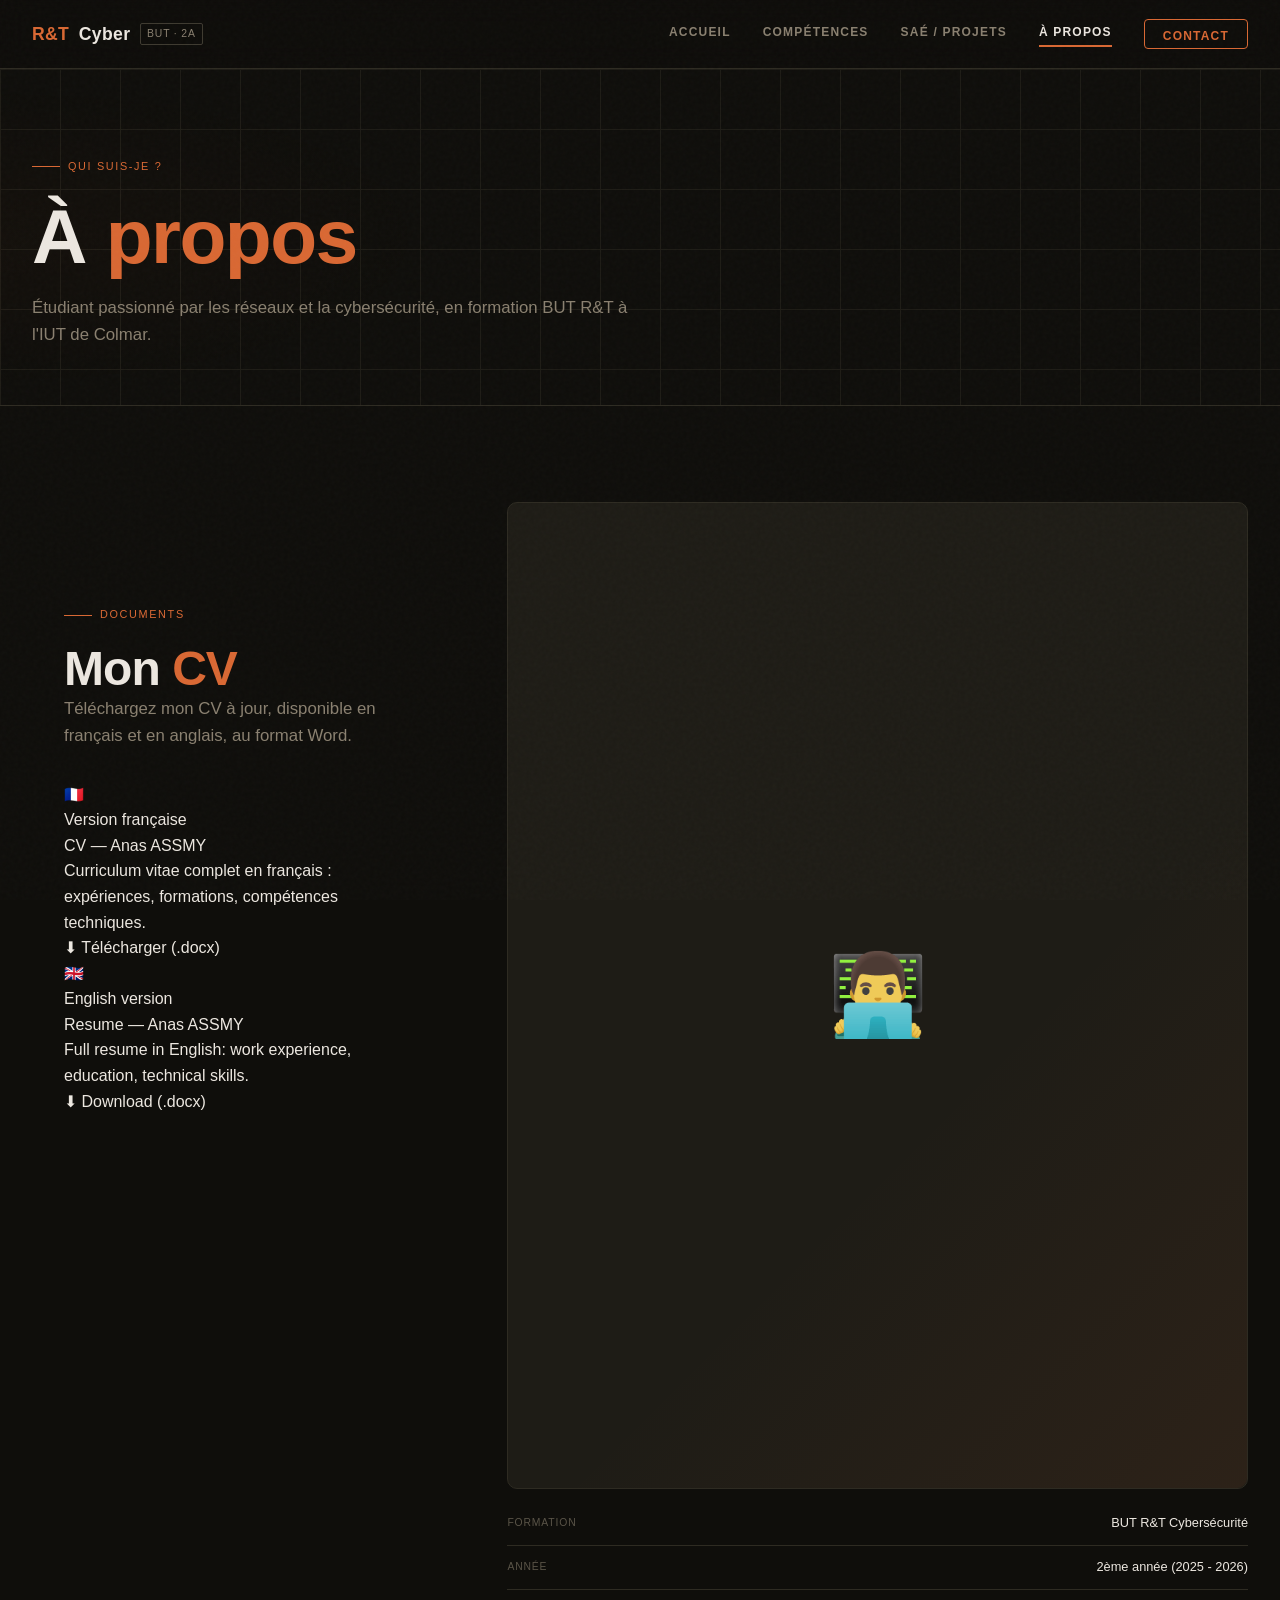
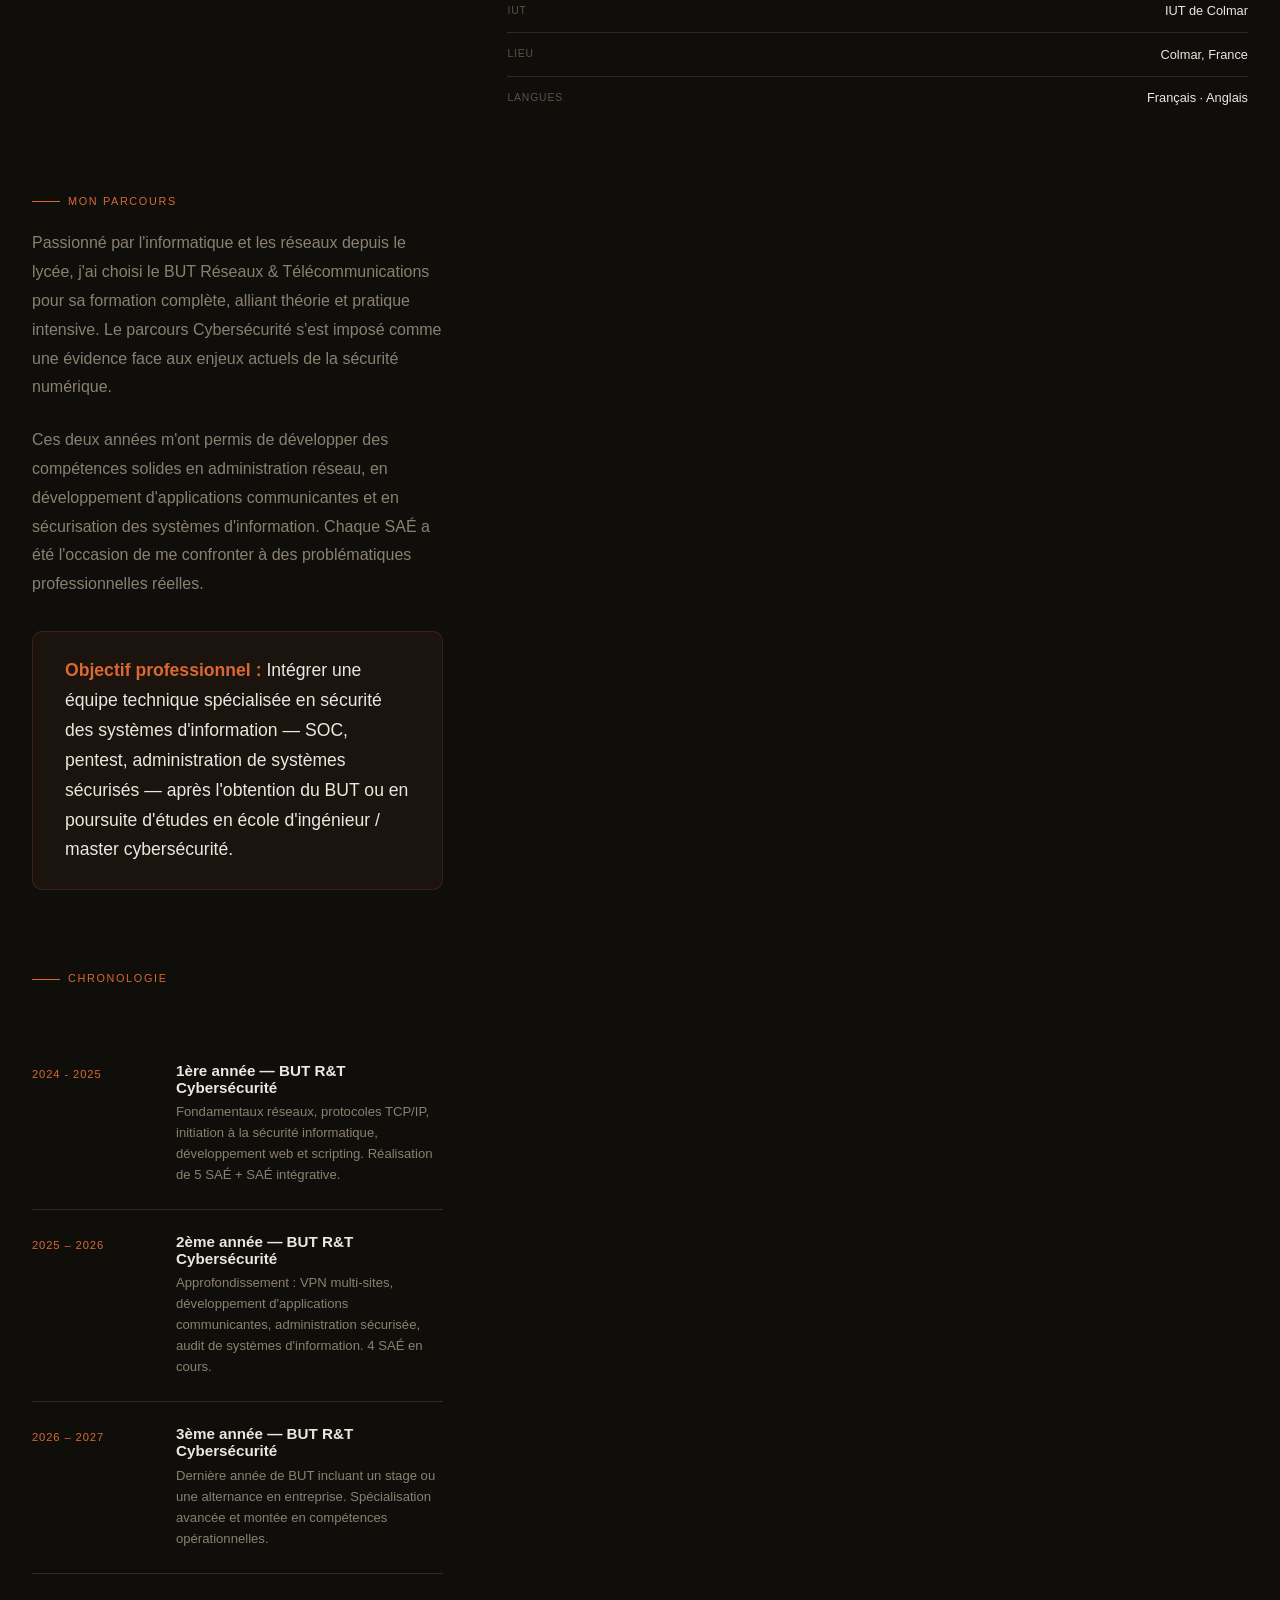
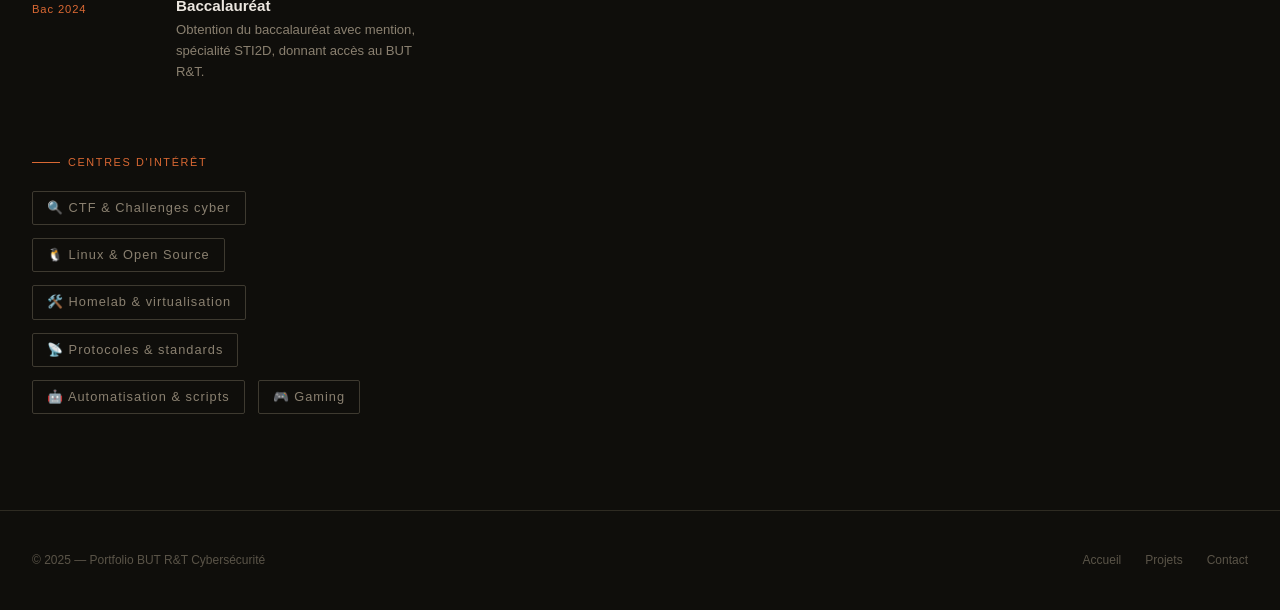
==== commit 1cda1cff: "Add CV download section in apropos.html" ====
--- a/apropos.html
+++ b/apropos.html
@@ -44,6 +44,50 @@
   <section class="section">
     <div class="container">
       <div class="about-layout">
+
+        <section class="section">
+  <div class="container">
+    <div class="label">Documents</div>
+    <h2>Mon <span class="text-accent">CV</span></h2>
+    <p style="font-size:1.05rem;color:var(--text-muted);max-width:600px;margin-bottom:2rem;">
+      Téléchargez mon CV à jour, disponible en français et en anglais, au format Word.
+    </p>
+ 
+    <div class="cv-grid">
+ 
+      <!-- CV FRANÇAIS -->
+      <div class="cv-card reveal">
+        <div class="cv-card-flag">🇫🇷</div>
+        <div class="cv-card-body">
+          <div class="cv-card-label">Version française</div>
+          <div class="cv-card-title">CV — Anas ASSMY</div>
+          <p class="cv-card-desc">Curriculum vitae complet en français : expériences, formations, compétences techniques.</p>
+        </div>
+        <a href="cv/CV_Anas_ASSMY_FR.docx" download class="cv-download-btn">
+          <span class="cv-icon">⬇</span>
+          Télécharger (.docx)
+        </a>
+      </div>
+ 
+      <!-- CV ANGLAIS -->
+      <div class="cv-card reveal reveal-delay-1">
+        <div class="cv-card-flag">🇬🇧</div>
+        <div class="cv-card-body">
+          <div class="cv-card-label">English version</div>
+          <div class="cv-card-title">Resume — Anas ASSMY</div>
+          <p class="cv-card-desc">Full resume in English: work experience, education, technical skills.</p>
+        </div>
+        <a href="cv/CV_Anas_ASSMY_EN.docx" download class="cv-download-btn">
+          <span class="cv-icon">⬇</span>
+          Download (.docx)
+        </a>
+      </div>
+ 
+    </div>
+  </div>
+</section>
+ 
+
 
         <!-- SIDEBAR -->
         <div class="about-sidebar reveal">
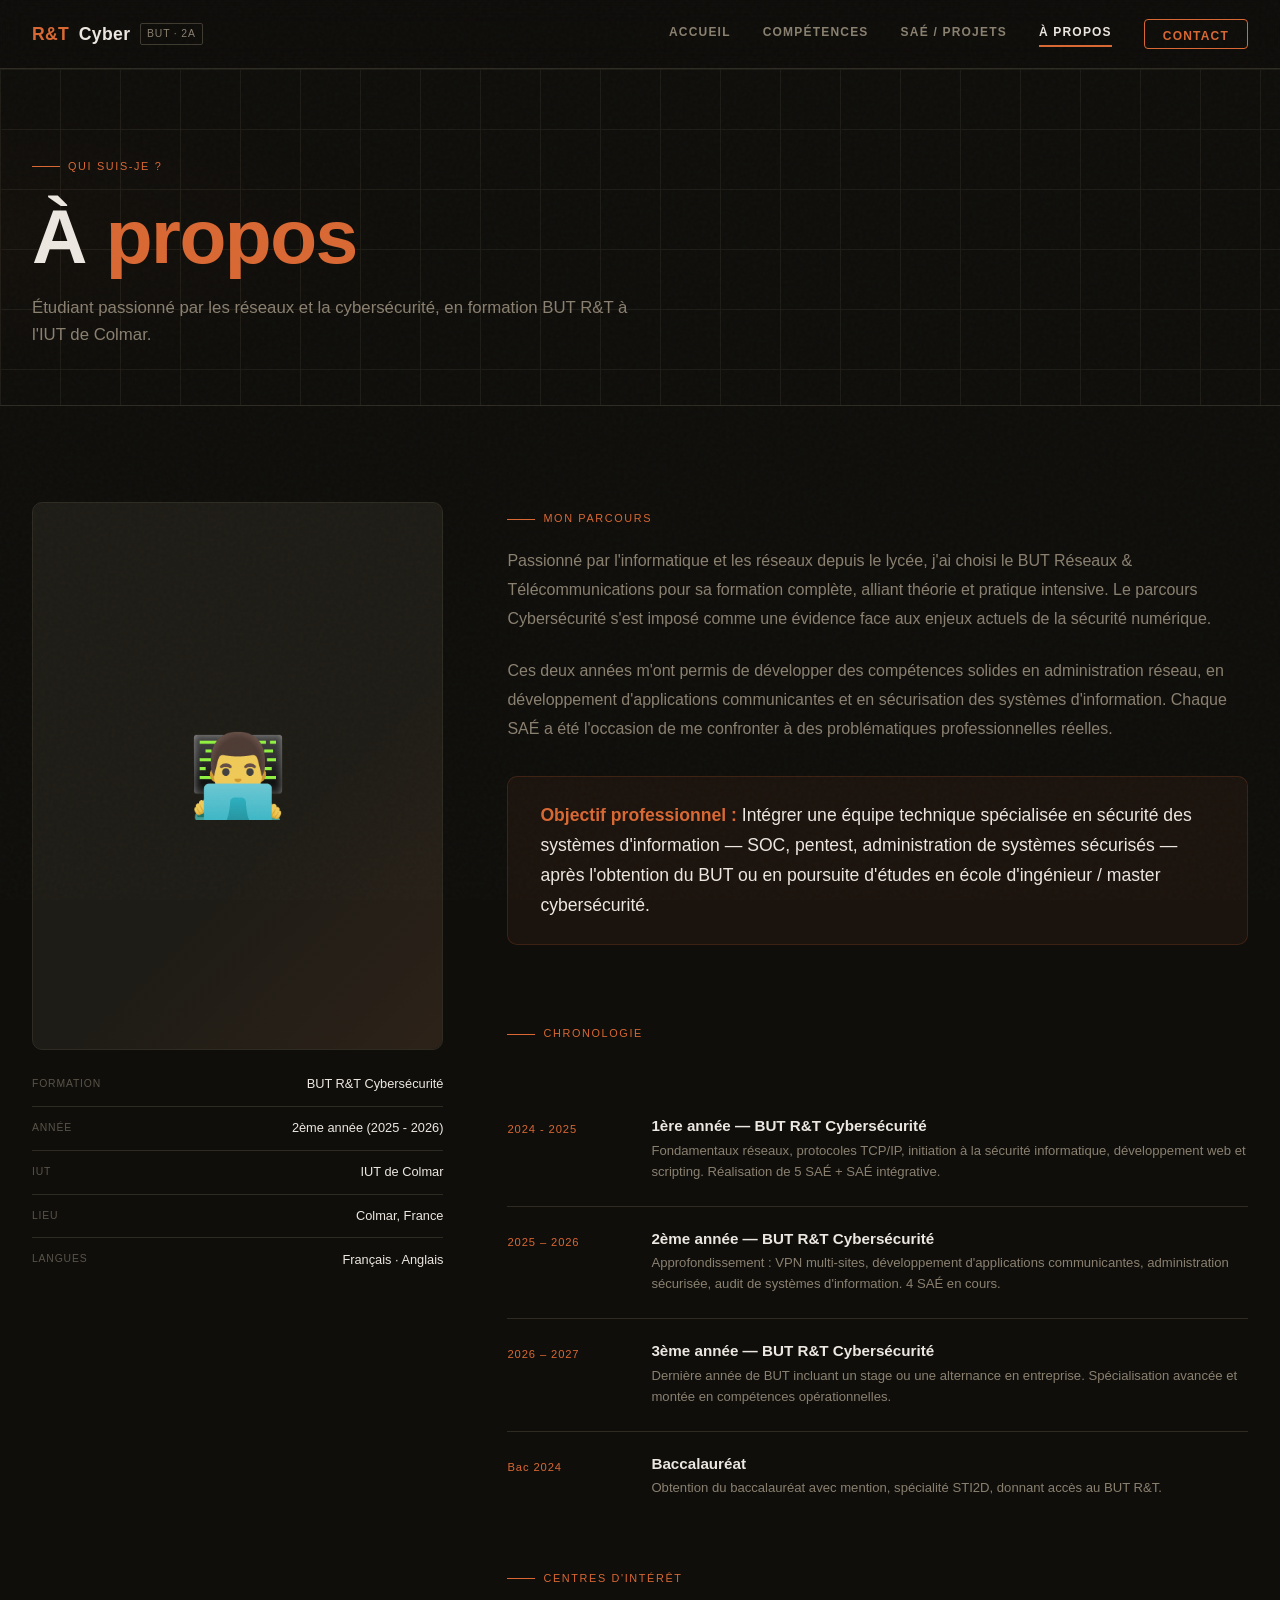
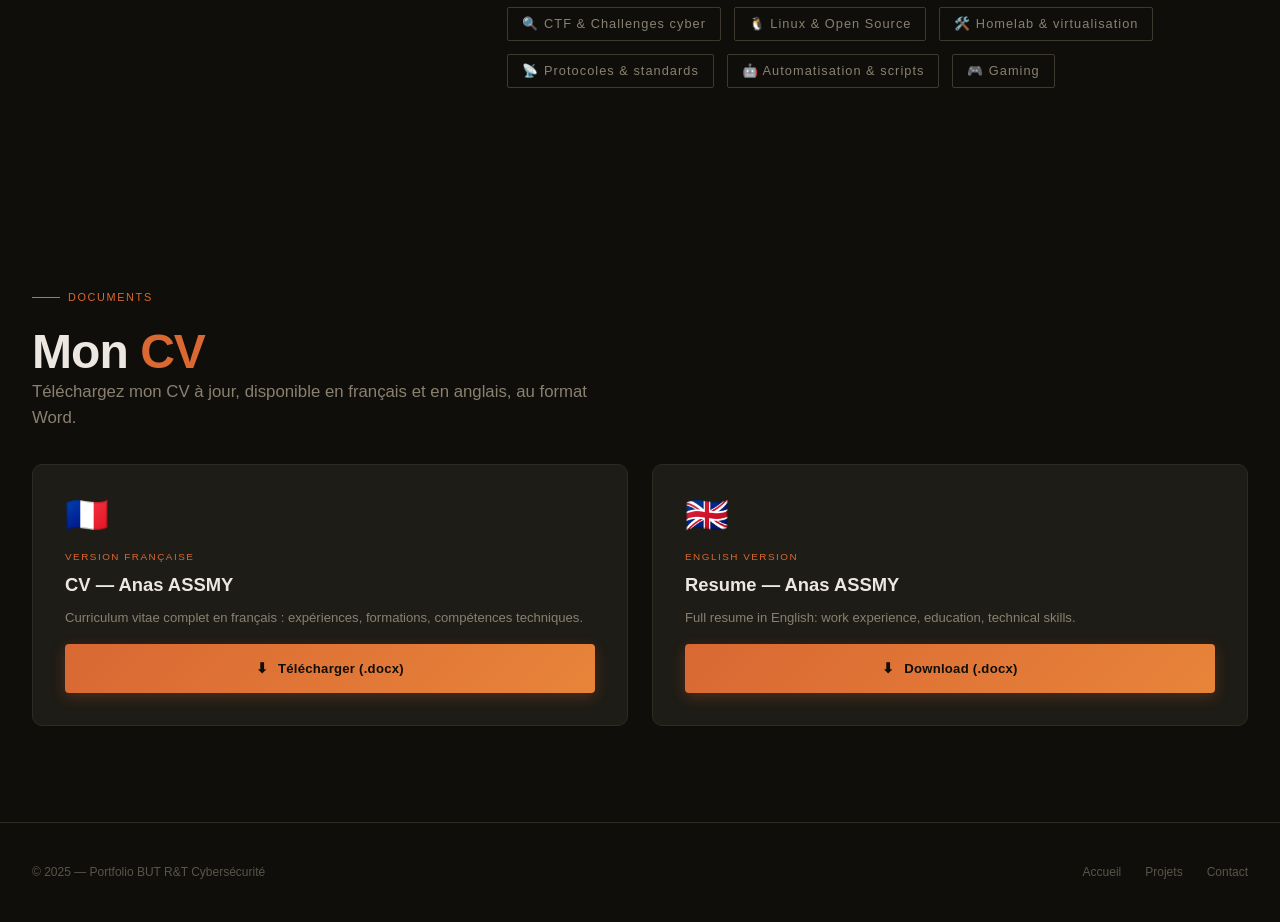
==== commit 3b0ae532: "Restore CV section with download links Reintroduced CV section with French and English versions, inc" ====
--- a/apropos.html
+++ b/apropos.html
@@ -45,47 +45,7 @@
     <div class="container">
       <div class="about-layout">
 
-        <section class="section">
-  <div class="container">
-    <div class="label">Documents</div>
-    <h2>Mon <span class="text-accent">CV</span></h2>
-    <p style="font-size:1.05rem;color:var(--text-muted);max-width:600px;margin-bottom:2rem;">
-      Téléchargez mon CV à jour, disponible en français et en anglais, au format Word.
-    </p>
- 
-    <div class="cv-grid">
- 
-      <!-- CV FRANÇAIS -->
-      <div class="cv-card reveal">
-        <div class="cv-card-flag">🇫🇷</div>
-        <div class="cv-card-body">
-          <div class="cv-card-label">Version française</div>
-          <div class="cv-card-title">CV — Anas ASSMY</div>
-          <p class="cv-card-desc">Curriculum vitae complet en français : expériences, formations, compétences techniques.</p>
-        </div>
-        <a href="cv/CV_Anas_ASSMY_FR.docx" download class="cv-download-btn">
-          <span class="cv-icon">⬇</span>
-          Télécharger (.docx)
-        </a>
-      </div>
- 
-      <!-- CV ANGLAIS -->
-      <div class="cv-card reveal reveal-delay-1">
-        <div class="cv-card-flag">🇬🇧</div>
-        <div class="cv-card-body">
-          <div class="cv-card-label">English version</div>
-          <div class="cv-card-title">Resume — Anas ASSMY</div>
-          <p class="cv-card-desc">Full resume in English: work experience, education, technical skills.</p>
-        </div>
-        <a href="cv/CV_Anas_ASSMY_EN.docx" download class="cv-download-btn">
-          <span class="cv-icon">⬇</span>
-          Download (.docx)
-        </a>
-      </div>
- 
-    </div>
-  </div>
-</section>
+       
  
 
 
@@ -185,6 +145,49 @@
       </div>
     </div>
   </section>
+   <section class="section">
+  <div class="container">
+    <div class="label">Documents</div>
+    <h2>Mon <span class="text-accent">CV</span></h2>
+    <p style="font-size:1.05rem;color:var(--text-muted);max-width:600px;margin-bottom:2rem;">
+      Téléchargez mon CV à jour, disponible en français et en anglais, au format Word.
+    </p>
+ 
+    <div class="cv-grid">
+ 
+      <!-- CV FRANÇAIS -->
+      <div class="cv-card reveal">
+        <div class="cv-card-flag">🇫🇷</div>
+        <div class="cv-card-body">
+          <div class="cv-card-label">Version française</div>
+          <div class="cv-card-title">CV — Anas ASSMY</div>
+          <p class="cv-card-desc">Curriculum vitae complet en français : expériences, formations, compétences techniques.</p>
+        </div>
+        <a href="CV_Anas_ASSMY_FR.docx" download class="cv-download-btn">
+          <span class="cv-icon">⬇</span>
+          Télécharger (.docx)
+        </a>
+      </div>
+ 
+      <!-- CV ANGLAIS -->
+      <div class="cv-card reveal reveal-delay-1">
+        <div class="cv-card-flag">🇬🇧</div>
+        <div class="cv-card-body">
+          <div class="cv-card-label">English version</div>
+          <div class="cv-card-title">Resume — Anas ASSMY</div>
+          <p class="cv-card-desc">Full resume in English: work experience, education, technical skills.</p>
+        </div>
+        <a href="CV_Anas_ASSMY_EN.docx" download class="cv-download-btn">
+          <span class="cv-icon">⬇</span>
+          Download (.docx)
+        </a>
+      </div>
+ 
+    </div>
+  </div>
+</section>
+
+  
 </main>
 
 <footer>
--- a/style.css
+++ b/style.css
@@ -1463,3 +1463,98 @@
   background: var(--border);
   flex-shrink: 0;
 }
+.cv-grid {
+  display: grid;
+  grid-template-columns: repeat(auto-fit, minmax(300px, 1fr));
+  gap: 1.5rem;
+}
+ 
+.cv-card {
+  background: var(--bg-card);
+  border: 1px solid var(--border);
+  border-radius: var(--radius-lg);
+  padding: 2rem;
+  display: flex;
+  flex-direction: column;
+  gap: 1rem;
+  transition: border-color var(--transition), transform var(--transition), box-shadow var(--transition);
+  position: relative;
+  overflow: hidden;
+}
+ 
+.cv-card::before {
+  content: '';
+  position: absolute;
+  top: 0; left: 0; right: 0;
+  height: 2px;
+  background: linear-gradient(90deg, var(--accent), transparent);
+  opacity: 0;
+  transition: opacity var(--transition);
+}
+ 
+.cv-card:hover {
+  border-color: var(--border-2);
+  transform: translateY(-4px);
+  box-shadow: 0 16px 40px rgba(0,0,0,0.5);
+}
+.cv-card:hover::before { opacity: 1; }
+ 
+.cv-card-flag {
+  font-size: 2.2rem;
+  line-height: 1;
+}
+ 
+.cv-card-body { flex: 1; }
+ 
+.cv-card-label {
+  font-family: var(--font-mono);
+  font-size: 0.62rem;
+  letter-spacing: 0.15em;
+  text-transform: uppercase;
+  color: var(--accent);
+  margin-bottom: 0.35rem;
+}
+ 
+.cv-card-title {
+  font-family: var(--font-head);
+  font-size: 1.15rem;
+  font-weight: 800;
+  color: var(--text);
+  margin-bottom: 0.5rem;
+}
+ 
+.cv-card-desc {
+  font-size: 0.82rem;
+  color: var(--text-muted);
+  line-height: 1.6;
+}
+ 
+.cv-download-btn {
+  display: inline-flex;
+  align-items: center;
+  justify-content: center;
+  gap: 0.6rem;
+  padding: 0.8rem 1.2rem;
+  font-family: var(--font-head);
+  font-size: 0.82rem;
+  font-weight: 700;
+  letter-spacing: 0.02em;
+  color: var(--bg);
+  background: linear-gradient(135deg, var(--accent) 0%, var(--accent-2) 100%);
+  border-radius: var(--radius);
+  text-decoration: none;
+  box-shadow: 0 4px 14px rgba(217,104,51,0.25);
+  transition: transform 0.25s cubic-bezier(0.33,1,0.68,1),
+              box-shadow 0.25s cubic-bezier(0.33,1,0.68,1);
+}
+ 
+.cv-download-btn:hover {
+  transform: translateY(-3px);
+  box-shadow: 0 10px 26px rgba(217,104,51,0.4);
+}
+ 
+.cv-download-btn .cv-icon {
+  font-size: 0.9rem;
+}
+ 
+
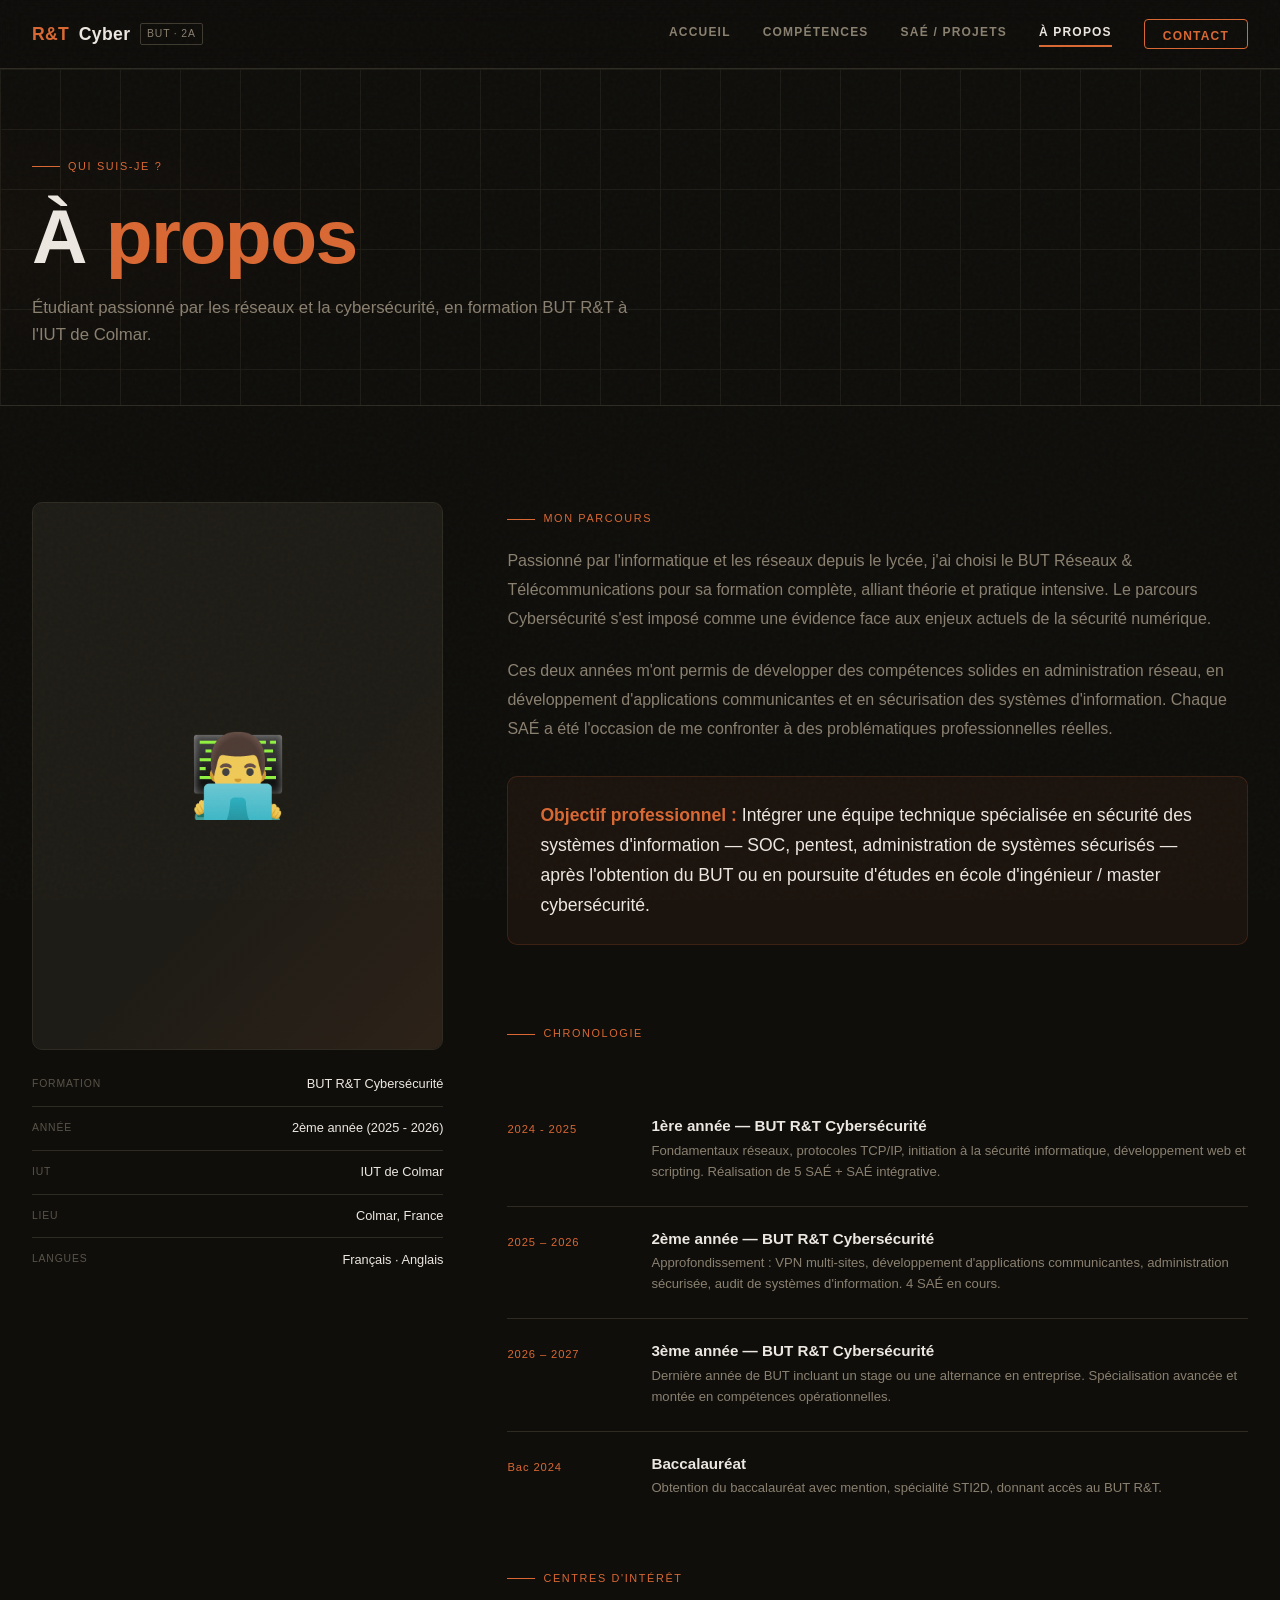
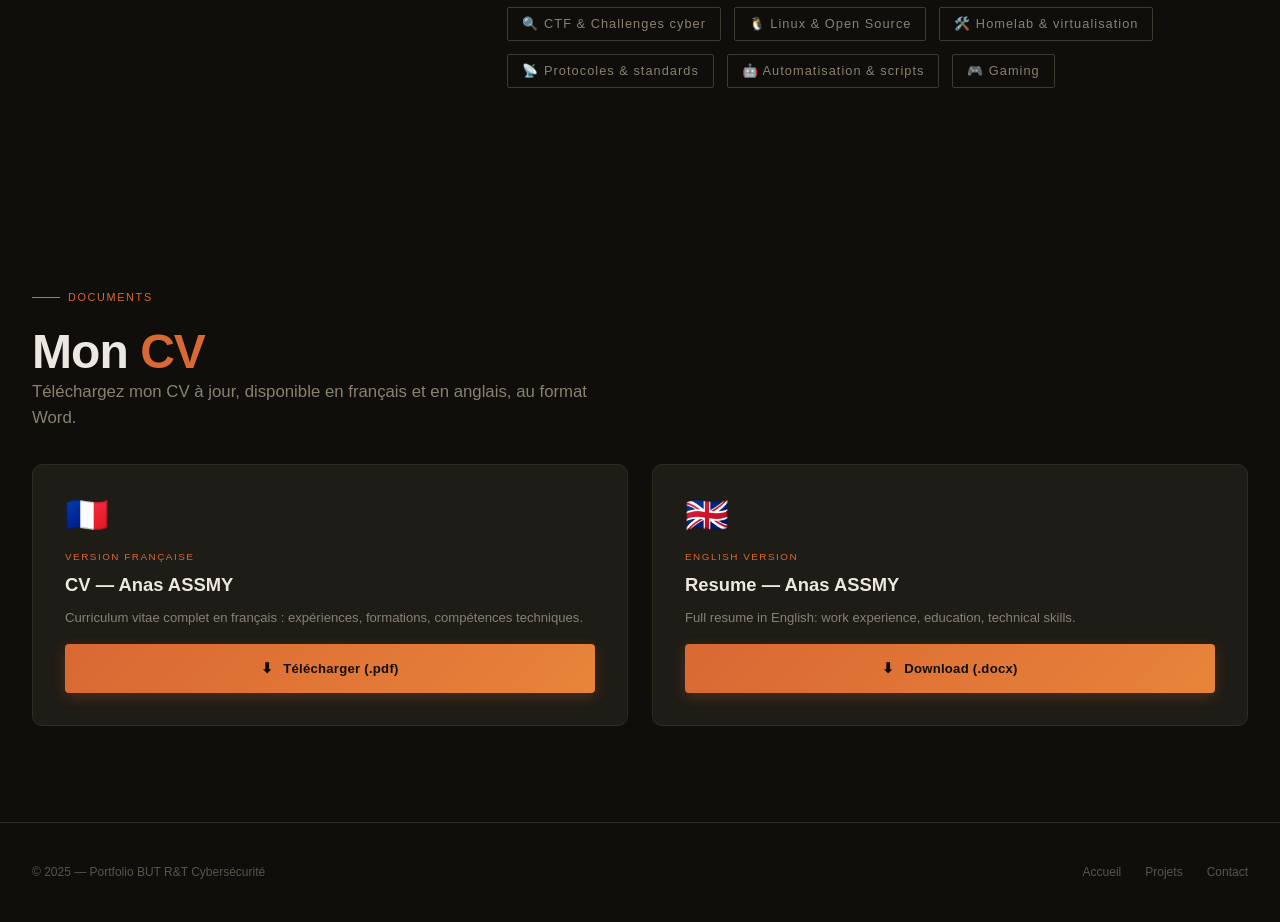
==== commit 12d1e7b1: "Change download link text from .docx to .pdf" ====
--- a/apropos.html
+++ b/apropos.html
@@ -163,9 +163,9 @@
           <div class="cv-card-title">CV — Anas ASSMY</div>
           <p class="cv-card-desc">Curriculum vitae complet en français : expériences, formations, compétences techniques.</p>
         </div>
-        <a href="CV_Anas_ASSMY_FR.docx" download class="cv-download-btn">
+        <a href="CV_2026-06-17_Anas_ASSMY-1.pdf" download class="cv-download-btn">
           <span class="cv-icon">⬇</span>
-          Télécharger (.docx)
+          Télécharger (.pdf)
         </a>
       </div>
  
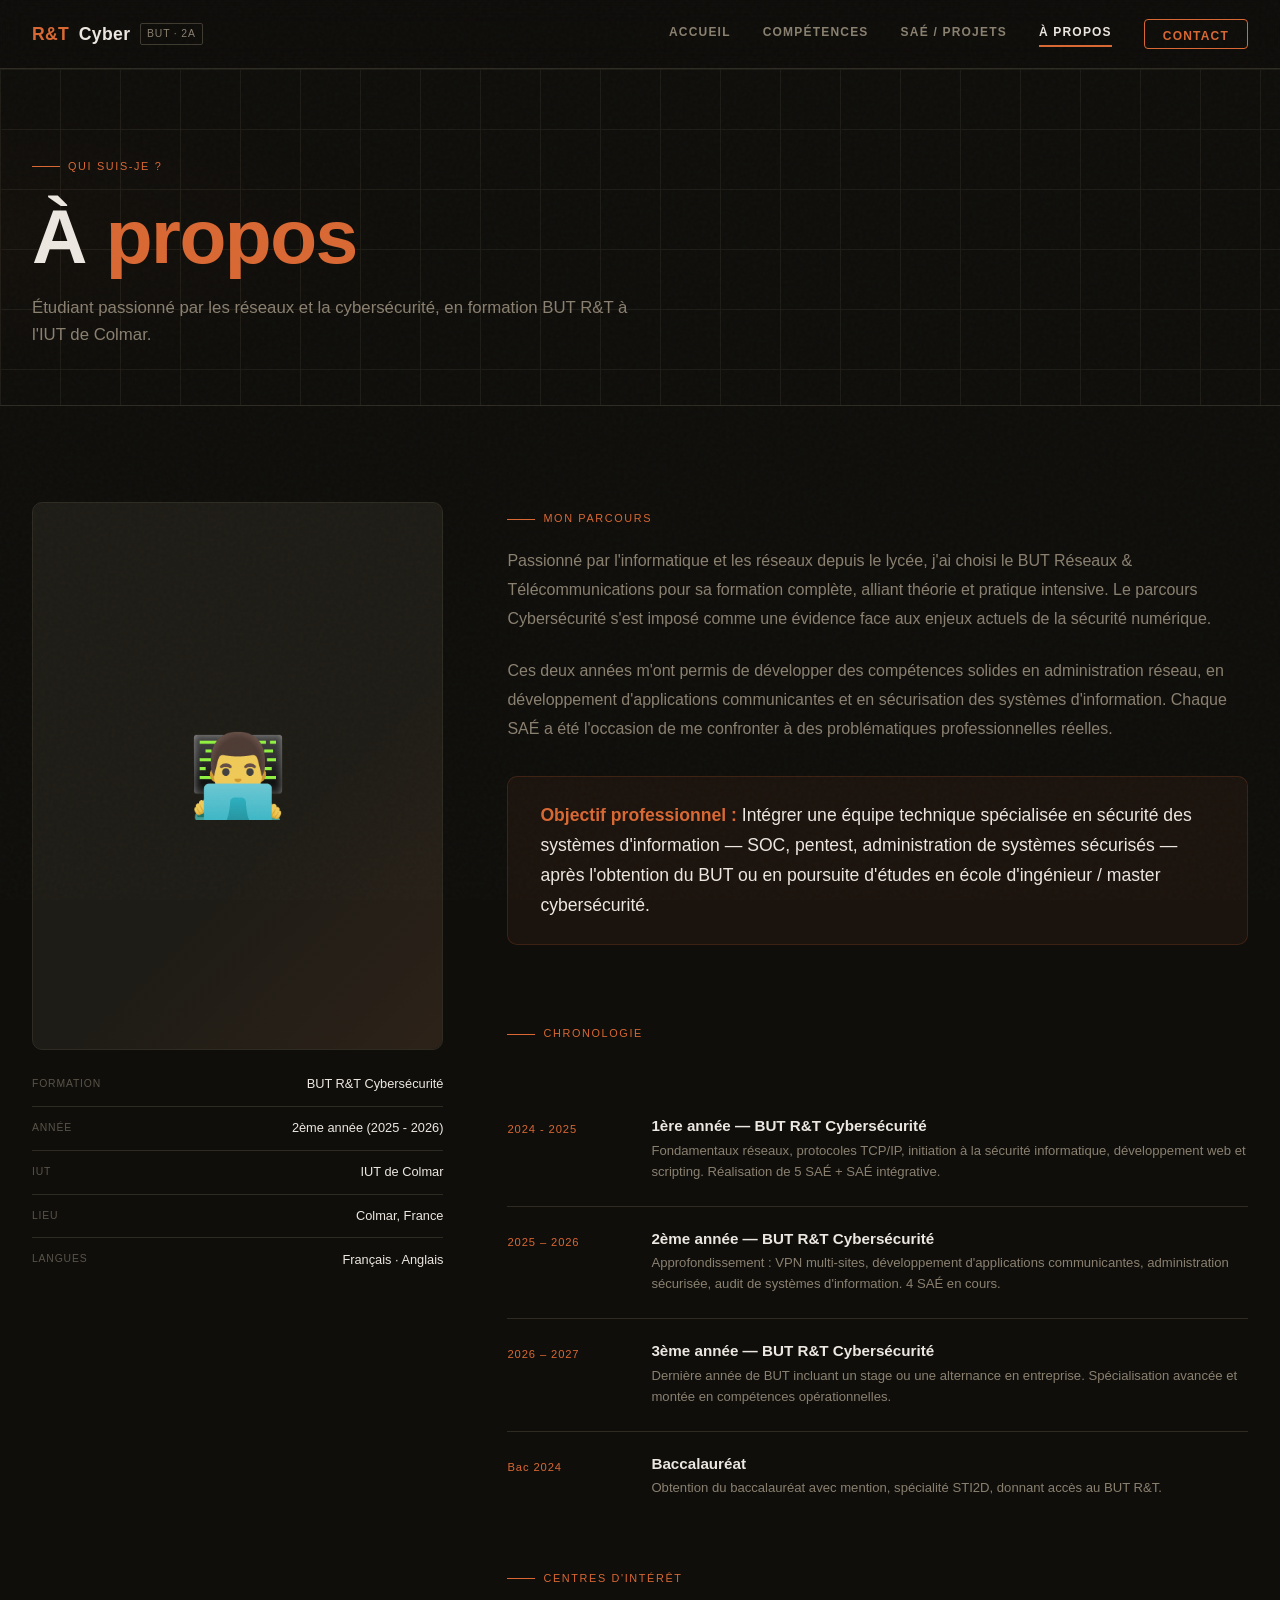
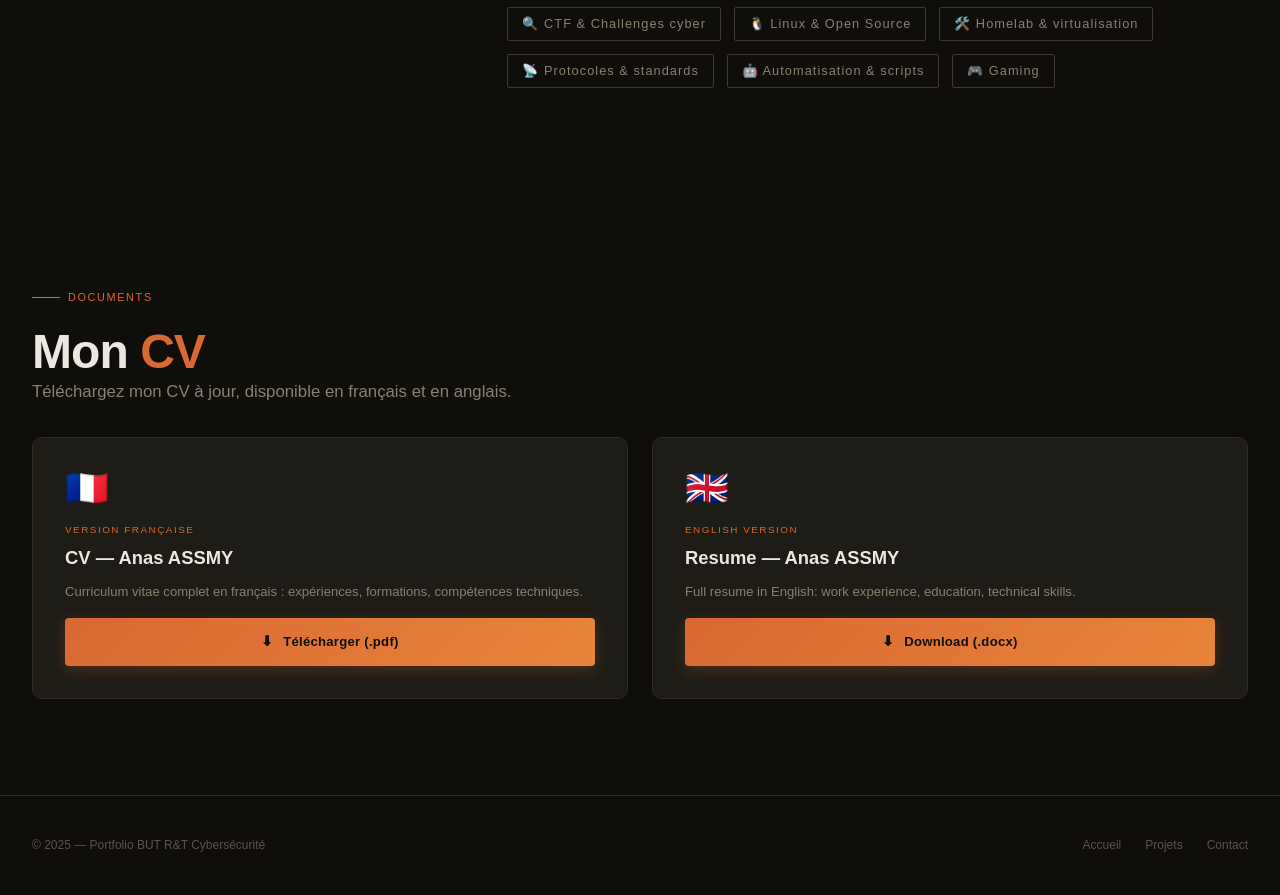
==== commit 5fd11287: "Update CV download description in apropos.html Removed mention of Word format from CV download text." ====
--- a/apropos.html
+++ b/apropos.html
@@ -150,7 +150,7 @@
     <div class="label">Documents</div>
     <h2>Mon <span class="text-accent">CV</span></h2>
     <p style="font-size:1.05rem;color:var(--text-muted);max-width:600px;margin-bottom:2rem;">
-      Téléchargez mon CV à jour, disponible en français et en anglais, au format Word.
+      Téléchargez mon CV à jour, disponible en français et en anglais.
     </p>
  
     <div class="cv-grid">
